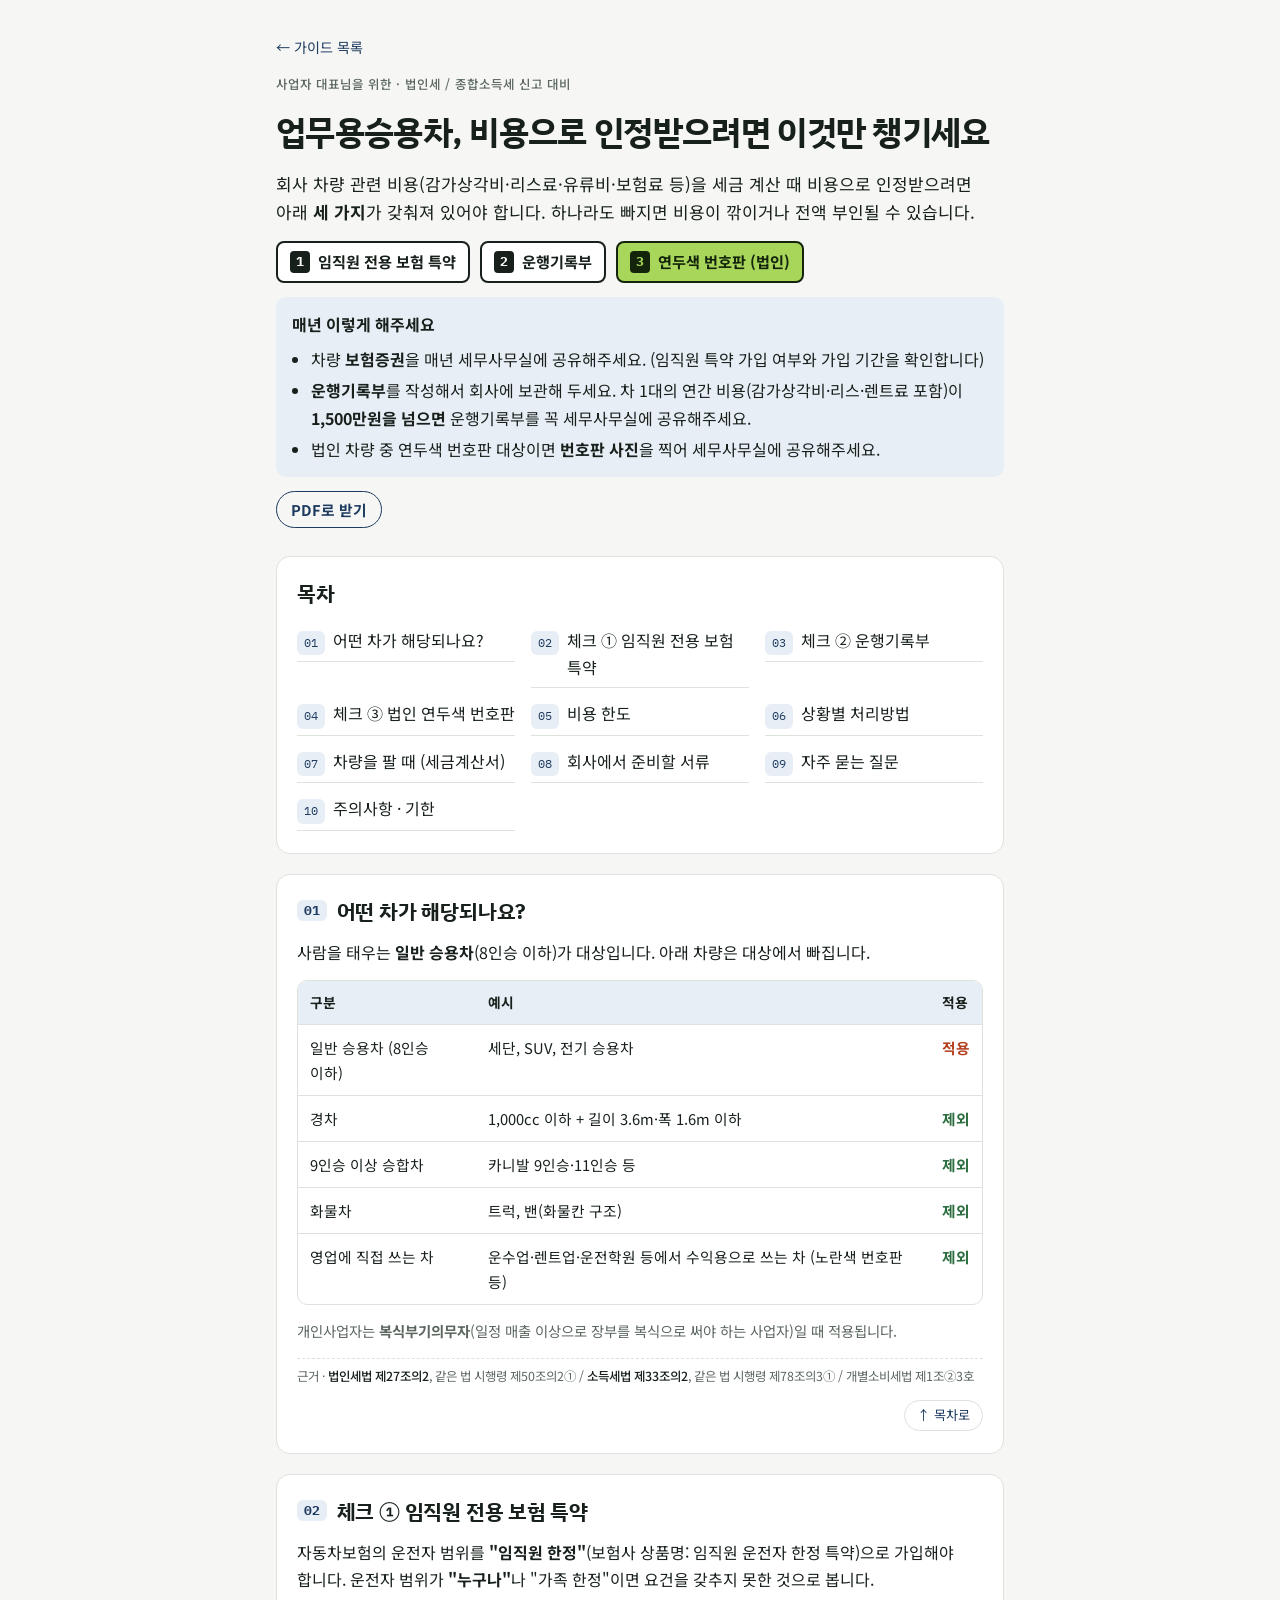
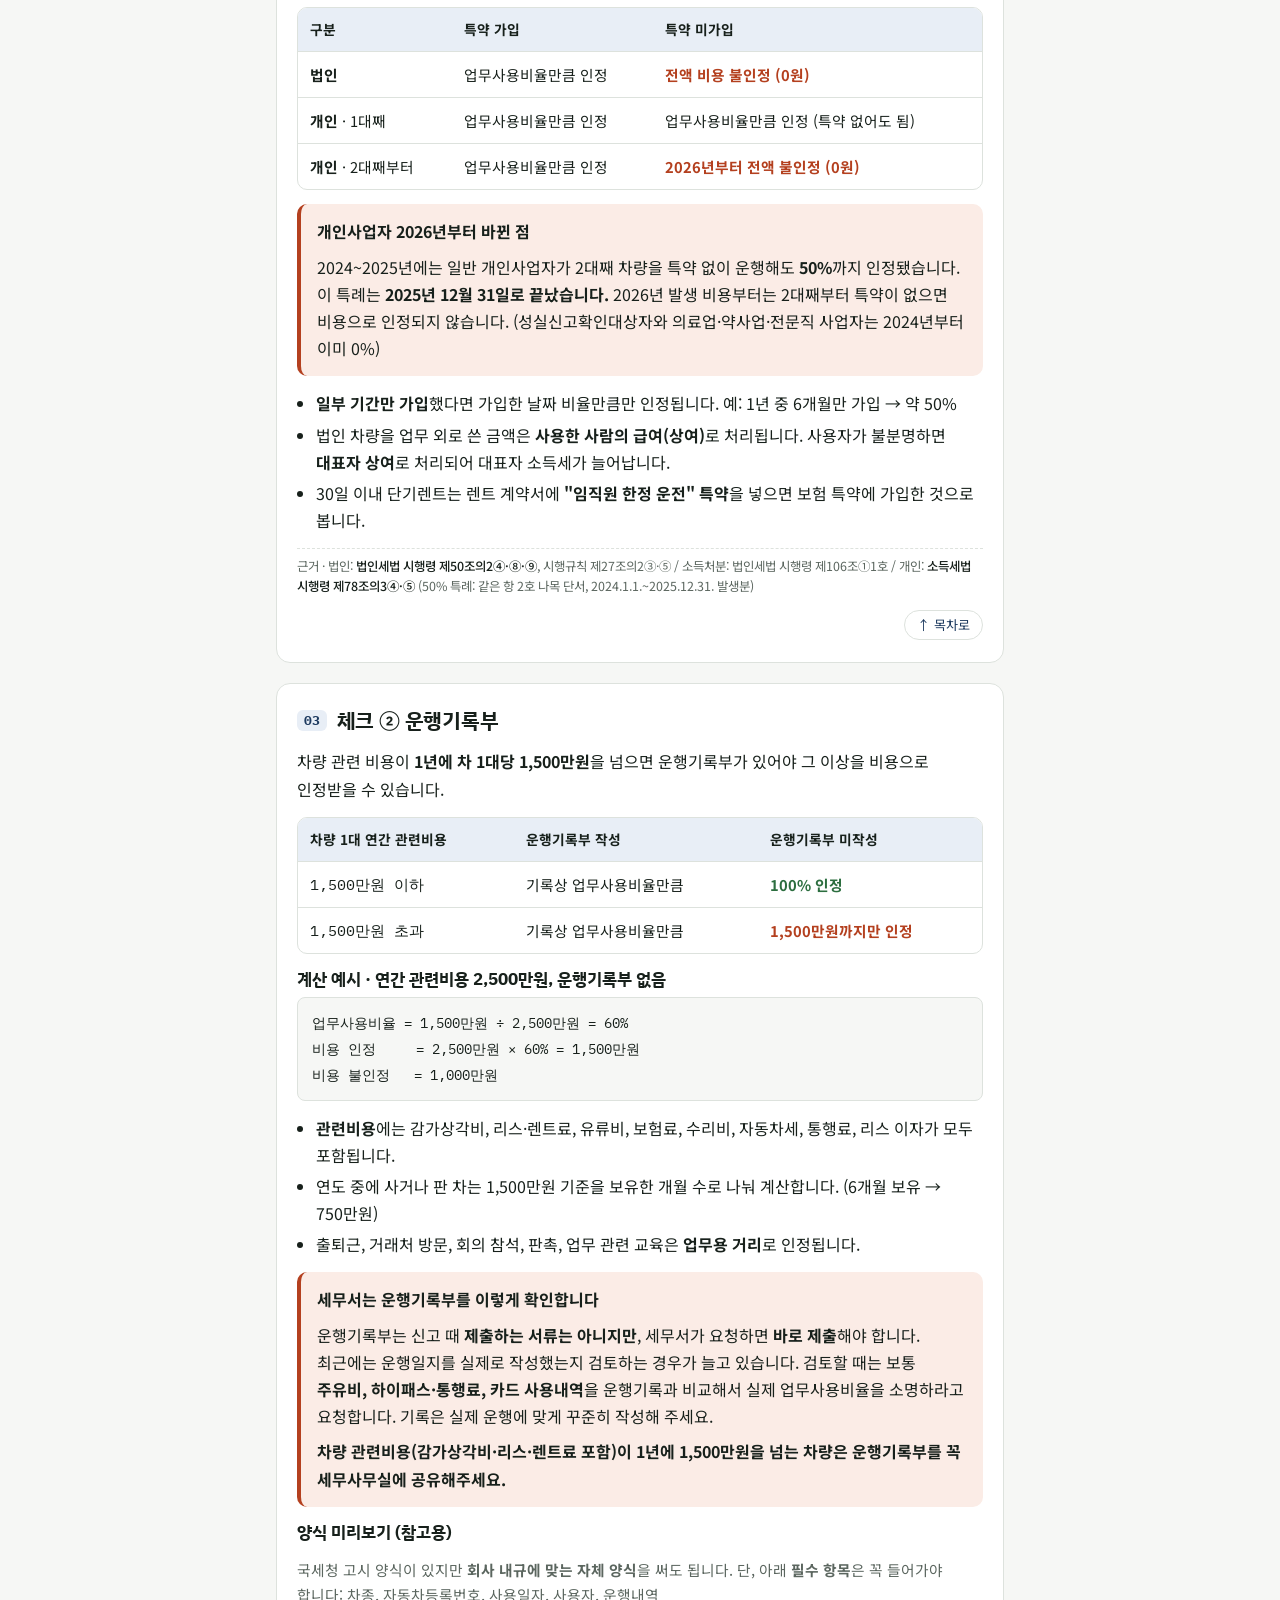
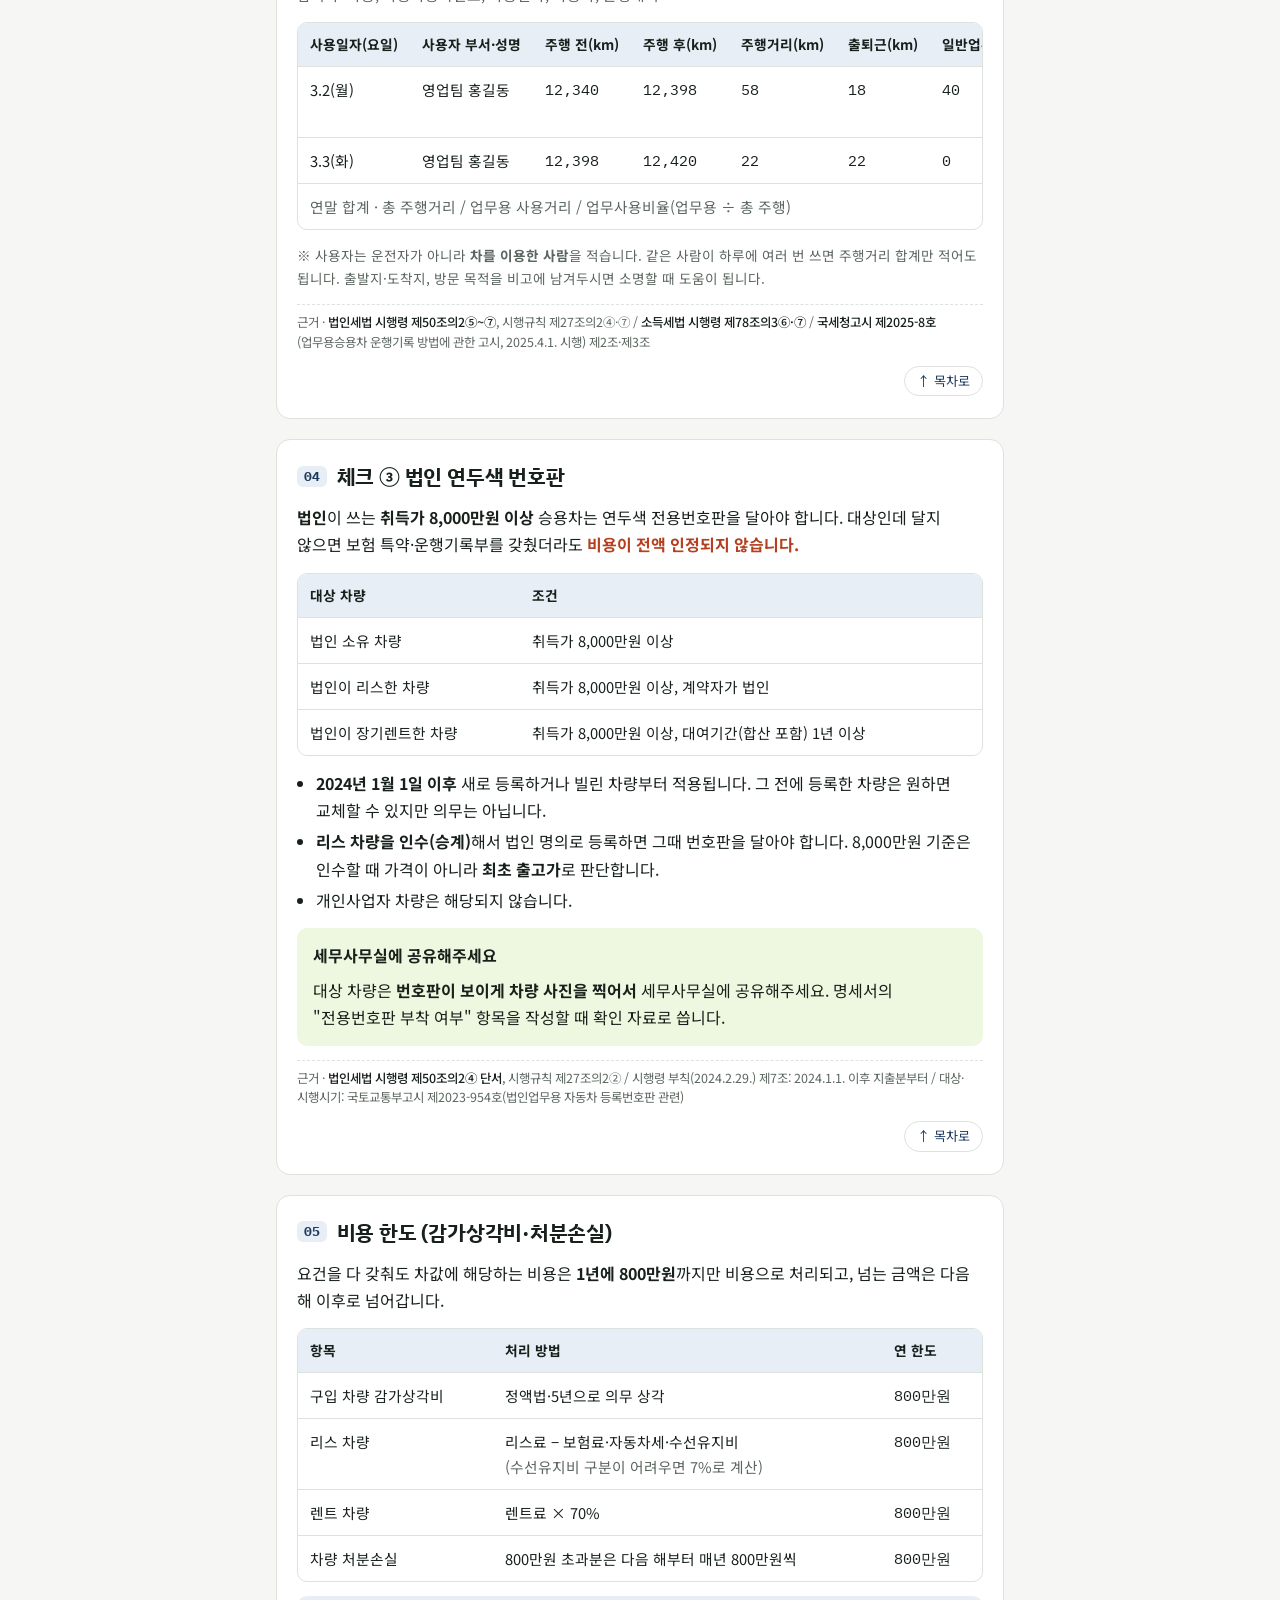
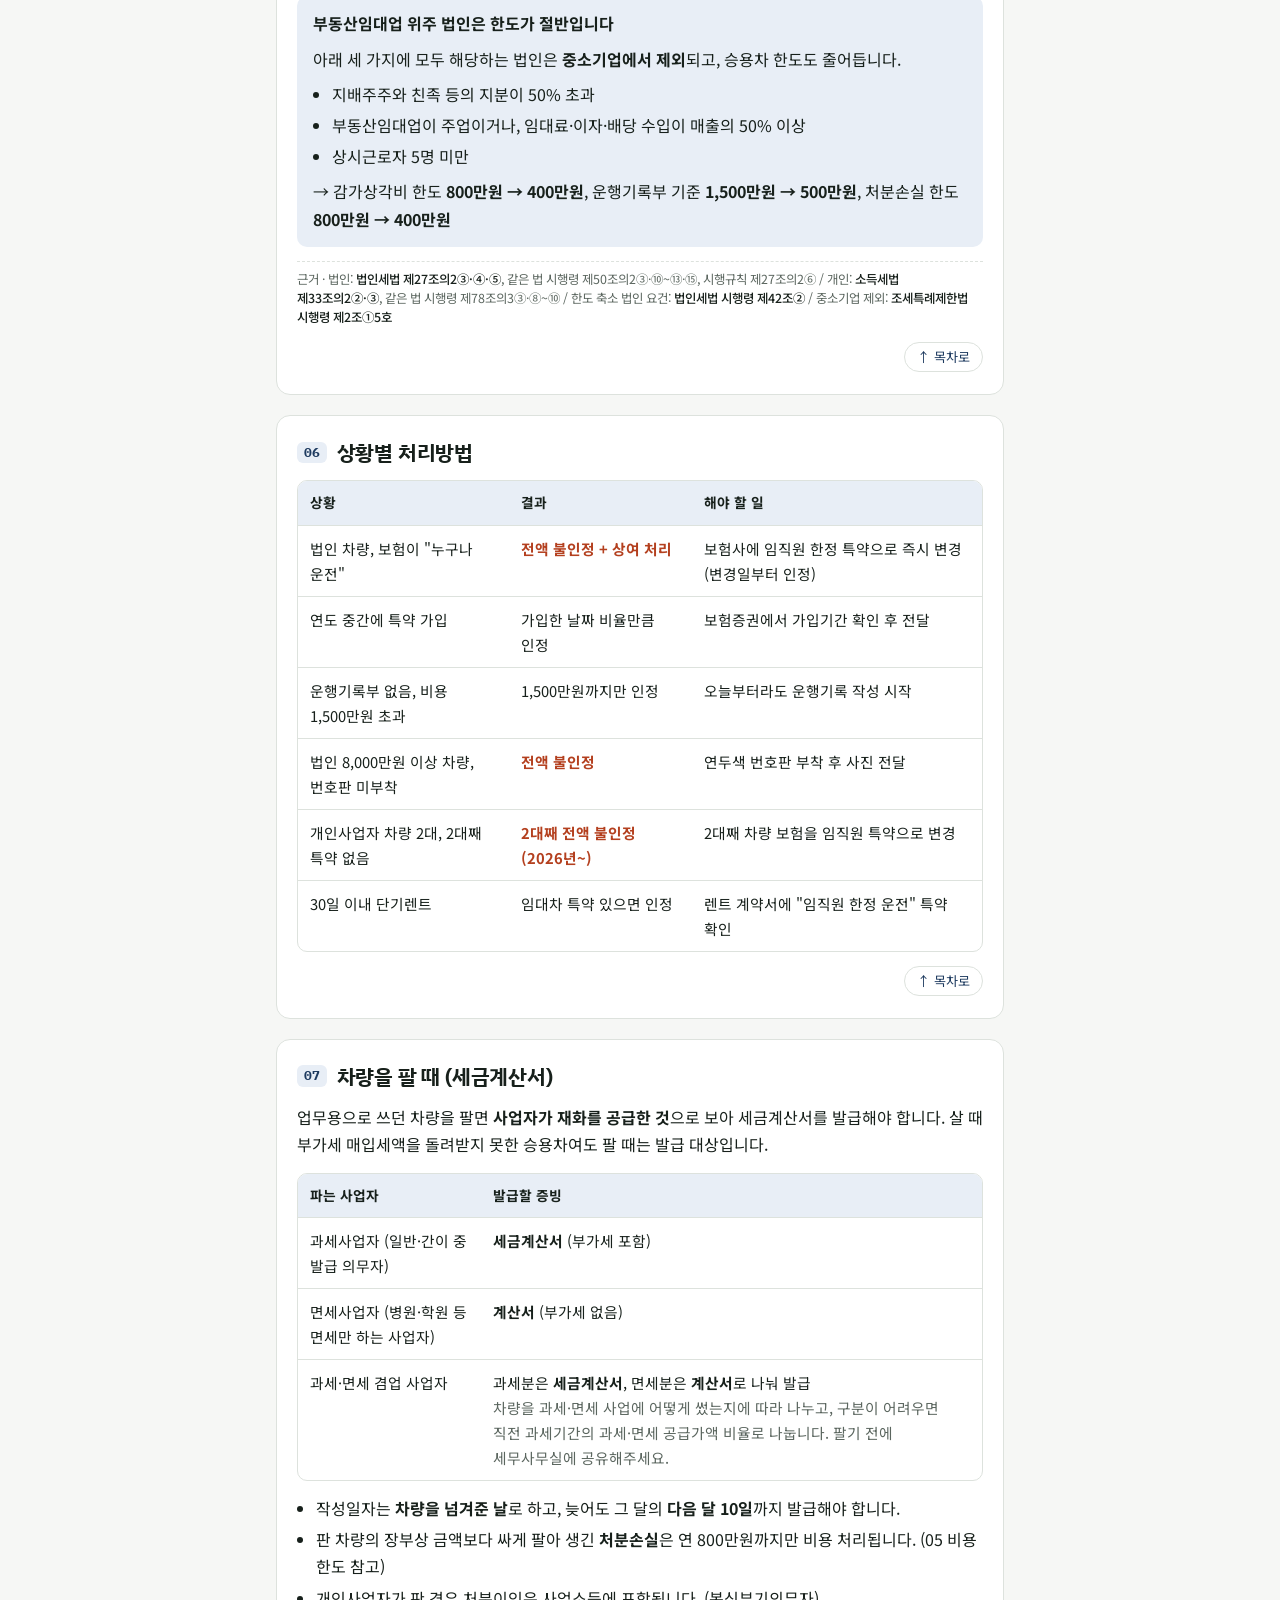
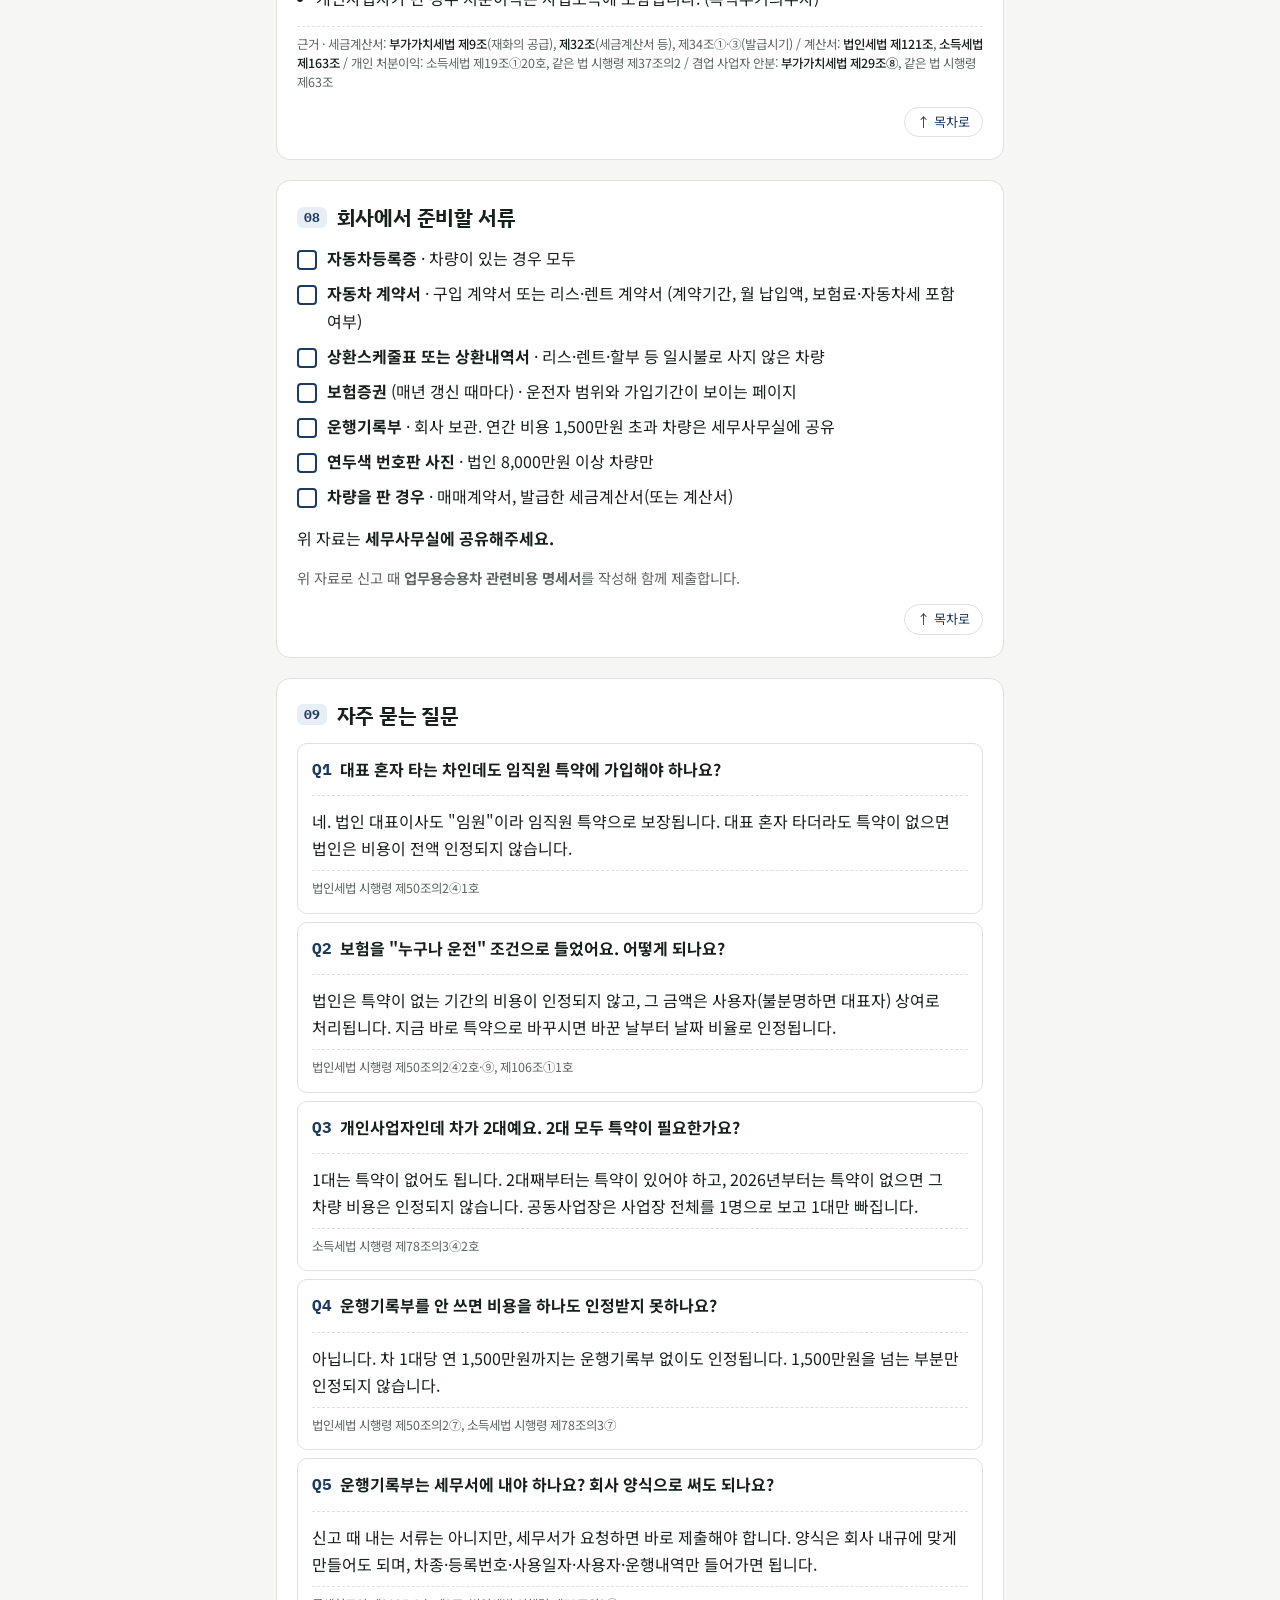
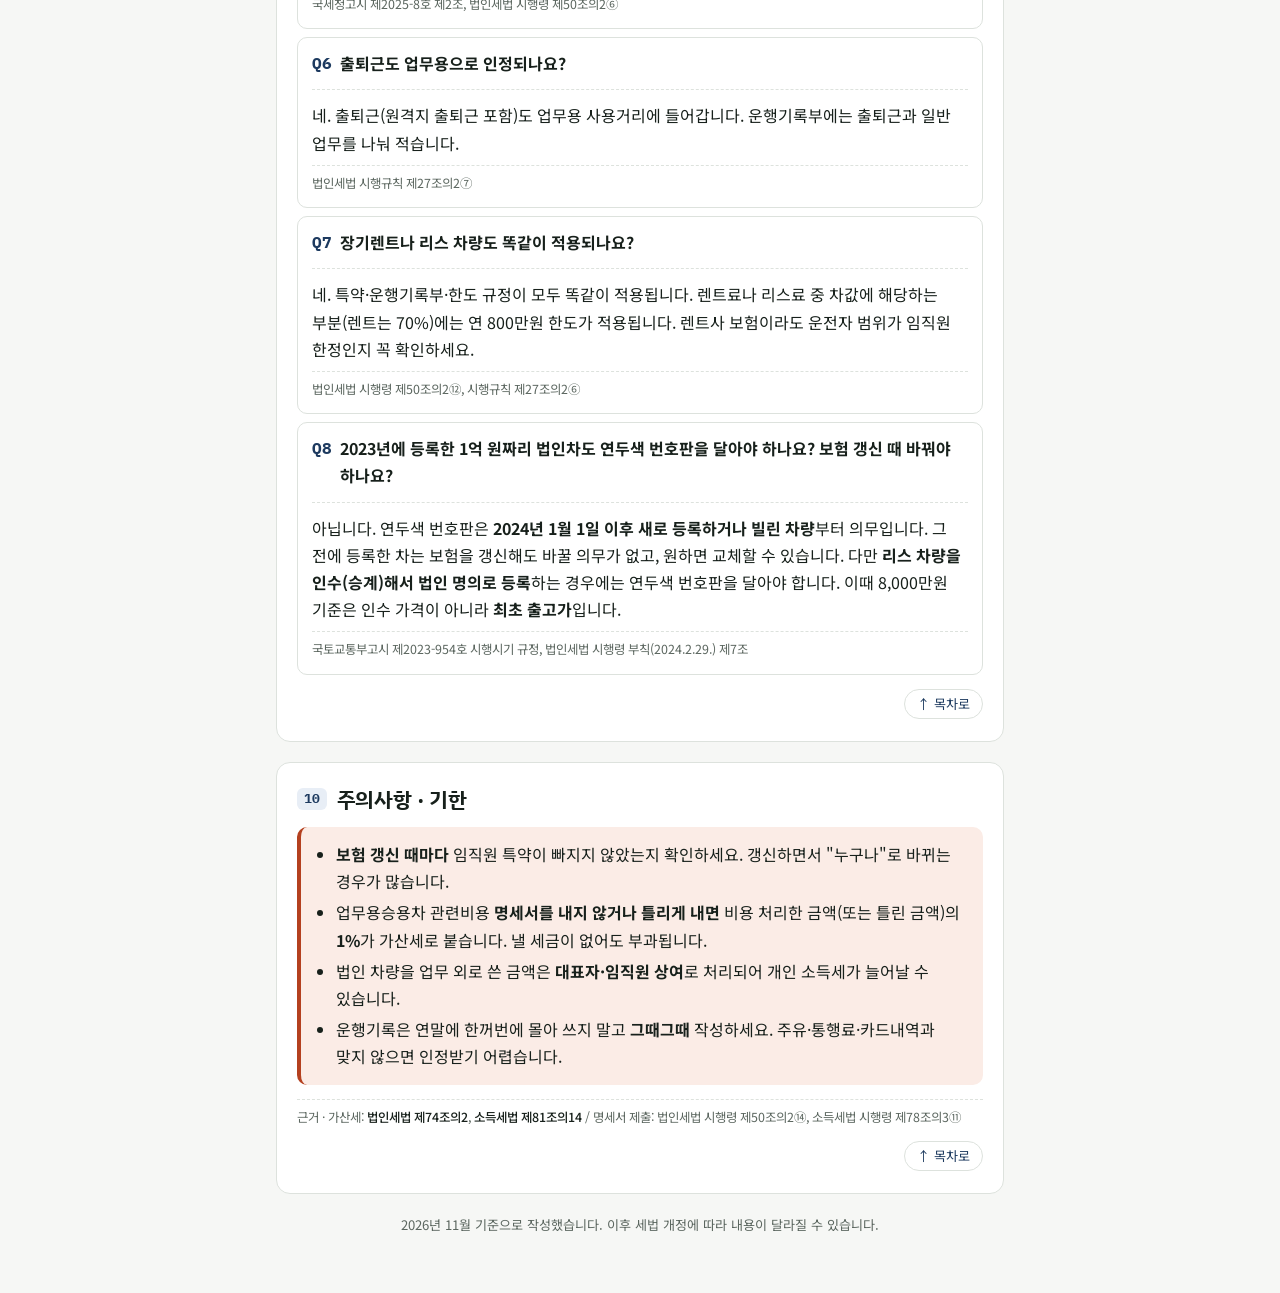
==== guides/business-car/index.html @ 7ad1944e "업무용승용차 비용처리 안내 가이드 추가 및 게시 지침(CLAUDE.md) 작성 Co-Authored-By: Claude Opus 5.5 <noreply@anthropic.com> " ====
<!doctype html>
<html lang="ko">
<head>
<meta charset="utf-8">
<meta name="viewport" content="width=device-width,initial-scale=1,viewport-fit=cover">
<meta name="description" content="업무용승용차 비용을 인정받기 위한 임직원 전용 보험 특약, 운행기록부, 법인 연두색 번호판, 비용 한도와 차량 처분 시 세금계산서를 정리한 안내입니다.">
<meta property="og:title" content="업무용승용차 비용처리 안내">
<meta property="og:description" content="임직원 특약·운행기록부·연두색 번호판·비용 한도와 자주 묻는 질문">
<meta property="og:type" content="article">
<title>업무용승용차 비용처리 안내</title>
<link rel="preconnect" href="https://fonts.googleapis.com">
<link rel="preconnect" href="https://fonts.gstatic.com" crossorigin>
<link rel="stylesheet" href="https://fonts.googleapis.com/css2?family=IBM+Plex+Sans+KR:wght@500;600;700&family=Noto+Sans+KR:wght@400;500;700;900&family=IBM+Plex+Mono:wght@500&display=swap">
<style>
/* Layout: 단일 칼럼 안내문. 3대 체크(특약·운행기록부·번호판)를 번호판 모양 칩으로 표시 */
:root{
  --bg:#f6f7f5; --paper:#ffffff; --ink:#17201b; --muted:#5b665f; --line:#dde2dd;
  --navy:#1d3a5f; --navy-soft:#e8eef6;
  --plate:#a8d65a; --plate-ink:#14240a; --plate-soft:#eef7df;
  --warn:#b4401f; --warn-soft:#fbece6;
  --ok:#2c6e3f;
  --f-body:"Noto Sans KR","Noto Sans CJK KR","Apple SD Gothic Neo","Malgun Gothic",sans-serif;
  --f-num:"IBM Plex Mono",ui-monospace,"Noto Sans Mono CJK KR",monospace;
}
@media (prefers-color-scheme: dark){:root:not([data-theme="light"]){
  --bg:#121614; --paper:#1a201d; --ink:#e7ece8; --muted:#9aa59e; --line:#2e3833;
  --navy:#9cc0ea; --navy-soft:#1c2a3a;
  --plate:#a8d65a; --plate-ink:#14240a; --plate-soft:#22301a;
  --warn:#f08b6a; --warn-soft:#3a221b; --ok:#7fc994; color-scheme:dark}}
:root[data-theme="dark"]{
  --bg:#121614; --paper:#1a201d; --ink:#e7ece8; --muted:#9aa59e; --line:#2e3833;
  --navy:#9cc0ea; --navy-soft:#1c2a3a;
  --plate:#a8d65a; --plate-ink:#14240a; --plate-soft:#22301a;
  --warn:#f08b6a; --warn-soft:#3a221b; --ok:#7fc994; color-scheme:dark}

*{box-sizing:border-box}
html,body{margin:0}
body{background:var(--bg);color:var(--ink);font-family:var(--f-body);font-size:16px;line-height:1.7;word-break:keep-all;overflow-wrap:break-word}
.wrap{max-width:760px;margin:0 auto;padding-block:28px 56px;padding-left:max(16px,env(safe-area-inset-left,0px));padding-right:max(16px,env(safe-area-inset-right,0px));display:flex;flex-direction:column;gap:20px}
h1,h2,h3{font-family:"IBM Plex Sans KR",var(--f-body);text-wrap:balance;line-height:1.35;margin:0}
h1{font-size:clamp(1.6rem,5vw,2.15rem);font-weight:900;letter-spacing:-.02em}
h2{font-size:1.3rem;font-weight:700;letter-spacing:-.01em;display:flex;align-items:center;gap:10px}
h3{font-size:1.05rem;font-weight:700}
p{margin:0}
ul,ol{margin:0;padding-left:1.2em}
li+li{margin-top:4px}
.sec{background:var(--paper);border:1px solid var(--line);border-radius:14px;padding:22px 20px;display:flex;flex-direction:column;gap:14px}
.no{font-family:var(--f-num);font-size:.8rem;color:var(--navy);background:var(--navy-soft);border-radius:6px;padding:2px 7px;flex:none}
.eyebrow{font-size:.78rem;letter-spacing:.08em;color:var(--muted);font-weight:500}
.lead{font-size:1.06rem}
.muted{color:var(--muted)}
.law{font-size:.78rem;color:var(--muted);border-top:1px dashed var(--line);padding-top:8px;line-height:1.55}
.law b{font-weight:500;color:var(--ink)}
.chk{color:var(--warn);font-size:.78em;font-weight:700;white-space:nowrap}
strong{font-weight:700}
.hl{background:linear-gradient(transparent 58%,var(--plate-soft) 58%)}

/* hero */
.hero{display:flex;flex-direction:column;gap:14px;padding-block:8px}
.plates{display:flex;flex-wrap:wrap;gap:10px}
.plate{display:inline-flex;align-items:center;gap:8px;border:2px solid var(--ink);border-radius:8px;padding:6px 12px;font-weight:700;background:var(--paper);font-size:.95rem}
.plate .n{font-family:var(--f-num);font-size:.8rem;background:var(--ink);color:var(--paper);border-radius:4px;padding:0 6px}
.plate.green{background:var(--plate);color:var(--plate-ink);border-color:var(--plate-ink)}
.plate.green .n{background:var(--plate-ink);color:var(--plate)}

/* boxes */
.box{border-radius:10px;padding:14px 16px;display:flex;flex-direction:column;gap:8px}
.box.warn{background:var(--warn-soft);border-left:4px solid var(--warn)}
.box.info{background:var(--navy-soft)}
.box.green{background:var(--plate-soft)}
.box-t{font-weight:700}

/* tables */
.tw{overflow-x:auto;-webkit-overflow-scrolling:touch;border:1px solid var(--line);border-radius:10px}
table{border-collapse:collapse;width:100%;font-size:.92rem;min-width:520px}
.tw.narrow table{min-width:0}
th,td{padding:10px 12px;border-bottom:1px solid var(--line);text-align:left;vertical-align:top}
th{background:var(--navy-soft);font-weight:700;font-size:.86rem;white-space:nowrap}
tr:last-child td{border-bottom:0}
td.num{font-family:var(--f-num);font-variant-numeric:tabular-nums;white-space:nowrap}
.bad{color:var(--warn);font-weight:700}
.good{color:var(--ok);font-weight:700}

/* steps */
.steps{list-style:none;padding:0;display:flex;flex-direction:column;gap:10px;counter-reset:s}
.steps li{display:grid;grid-template-columns:28px 1fr;gap:10px;margin:0}
.steps li::before{counter-increment:s;content:counter(s);font-family:var(--f-num);width:26px;height:26px;border-radius:50%;background:var(--navy);color:var(--paper);display:grid;place-items:center;font-size:.8rem}
.steps li>div{min-width:0}

/* calc */
.calc{font-family:var(--f-num);font-variant-numeric:tabular-nums;font-size:.9rem;background:var(--bg);border:1px solid var(--line);border-radius:8px;padding:12px 14px;line-height:1.8;overflow-x:auto;white-space:pre}

/* faq */
details{border:1px solid var(--line);border-radius:10px;padding:0 14px;background:var(--paper)}
details+details{margin-top:8px}
summary{cursor:pointer;padding:12px 0;font-weight:700;list-style:none;display:grid;grid-template-columns:auto 1fr;gap:8px}
summary::-webkit-details-marker{display:none}
summary .q{color:var(--navy);font-family:var(--f-num)}
details[open] summary{border-bottom:1px dashed var(--line)}
details .a{padding:12px 0 14px;display:flex;flex-direction:column;gap:8px}
summary:focus-visible{outline:2px solid var(--navy);outline-offset:3px;border-radius:4px}

.list-check{list-style:none;padding:0;display:flex;flex-direction:column;gap:8px}
.list-check li{display:grid;grid-template-columns:22px 1fr;gap:8px;margin:0}
.list-check li::before{content:"";width:16px;height:16px;border:2px solid var(--navy);border-radius:4px;margin-top:5px}

.toc{display:grid;grid-template-columns:repeat(auto-fit,minmax(200px,1fr));gap:6px 16px;list-style:none;padding:0;margin:0}
.toc li{margin:0}
.toc a{display:grid;grid-template-columns:auto 1fr;gap:8px;align-items:baseline;color:var(--ink);text-decoration:none;padding:6px 0;border-bottom:1px solid var(--line)}
.toc a:hover span:last-child{color:var(--navy);text-decoration:underline}
.toc .no{font-size:.75rem}
.back{align-self:flex-end;font-size:.82rem;color:var(--navy);text-decoration:none;border:1px solid var(--line);border-radius:999px;padding:3px 12px}
.back:hover{background:var(--navy-soft)}
a:focus-visible{outline:2px solid var(--navy);outline-offset:2px}
html{scroll-behavior:smooth}
@media (prefers-reduced-motion:reduce){html{scroll-behavior:auto}}
.sec{scroll-margin-top:16px}
.tolist{font-size:.88rem;color:var(--navy);text-decoration:none;align-self:flex-start}
.tolist:hover{text-decoration:underline}
.dl{display:inline-flex;align-items:center;gap:6px;align-self:flex-start;font-weight:700;font-size:.92rem;color:var(--navy);border:1px solid var(--navy);border-radius:999px;padding:5px 14px;text-decoration:none}
.dl:hover{background:var(--navy-soft)}
.foot{font-size:.82rem;color:var(--muted);text-align:center}

/* print / PDF */
@media print{
  .tolist,.dl{display:none}
  body{background:#fff;font-size:10.5pt}
  .wrap{max-width:none;padding:0;gap:12px}
  .sec{break-inside:auto;border-color:#ccc}
  .box,tr,.calc,details{break-inside:avoid}
  h2{break-after:avoid}
  .tw{overflow:visible}
  table{min-width:0}
  .back{display:none}
}
</style>
</head>
<body>
<div class="wrap">

<header class="hero">
  <a class="tolist" href="../../">← 가이드 목록</a>
  <div class="eyebrow">사업자 대표님을 위한 · 법인세 / 종합소득세 신고 대비</div>
  <h1>업무용승용차, 비용으로 인정받으려면 이것만 챙기세요</h1>
  <p class="lead">회사 차량 관련 비용(감가상각비·리스료·유류비·보험료 등)을 세금 계산 때 비용으로 인정받으려면 아래 <strong>세 가지</strong>가 갖춰져 있어야 합니다. 하나라도 빠지면 비용이 깎이거나 전액 부인될 수 있습니다.</p>
  <div class="plates" aria-label="세 가지 체크사항">
    <span class="plate"><span class="n">1</span>임직원 전용 보험 특약</span>
    <span class="plate"><span class="n">2</span>운행기록부</span>
    <span class="plate green"><span class="n">3</span>연두색 번호판 (법인)</span>
  </div>
  <div class="box info">
    <div class="box-t">매년 이렇게 해주세요</div>
    <ul>
      <li>차량 <strong>보험증권</strong>을 매년 세무사무실에 공유해주세요. (임직원 특약 가입 여부와 가입 기간을 확인합니다)</li>
      <li><strong>운행기록부</strong>를 작성해서 회사에 보관해 두세요. 차 1대의 연간 비용(감가상각비·리스·렌트료 포함)이 <strong>1,500만원을 넘으면</strong> 운행기록부를 꼭 세무사무실에 공유해주세요.</li>
      <li>법인 차량 중 연두색 번호판 대상이면 <strong>번호판 사진</strong>을 찍어 세무사무실에 공유해주세요.</li>
    </ul>
  </div>
  <a class="dl" href="업무용승용차_비용처리_안내_2026.11.pdf" download>PDF로 받기</a>
</header>

<nav class="sec" id="toc" aria-label="목차">
  <h2>목차</h2>
  <ol class="toc">
    <li><a href="#target"><span class="no">01</span><span>어떤 차가 해당되나요?</span></a></li>
    <li><a href="#insurance"><span class="no">02</span><span>체크 ① 임직원 전용 보험 특약</span></a></li>
    <li><a href="#logbook"><span class="no">03</span><span>체크 ② 운행기록부</span></a></li>
    <li><a href="#plate"><span class="no">04</span><span>체크 ③ 법인 연두색 번호판</span></a></li>
    <li><a href="#limit"><span class="no">05</span><span>비용 한도</span></a></li>
    <li><a href="#cases"><span class="no">06</span><span>상황별 처리방법</span></a></li>
    <li><a href="#sale"><span class="no">07</span><span>차량을 팔 때 (세금계산서)</span></a></li>
    <li><a href="#docs"><span class="no">08</span><span>회사에서 준비할 서류</span></a></li>
    <li><a href="#faq"><span class="no">09</span><span>자주 묻는 질문</span></a></li>
    <li><a href="#caution"><span class="no">10</span><span>주의사항 · 기한</span></a></li>
  </ol>
</nav>

<!-- 1 -->
<section class="sec" id="target">
  <h2><span class="no">01</span>어떤 차가 해당되나요?</h2>
  <p>사람을 태우는 <strong>일반 승용차</strong>(8인승 이하)가 대상입니다. 아래 차량은 대상에서 빠집니다.</p>
  <div class="tw">
    <table>
      <thead><tr><th>구분</th><th>예시</th><th>적용</th></tr></thead>
      <tbody>
        <tr><td>일반 승용차 (8인승 이하)</td><td>세단, SUV, 전기 승용차</td><td class="bad">적용</td></tr>
        <tr><td>경차</td><td>1,000cc 이하 + 길이 3.6m·폭 1.6m 이하</td><td class="good">제외</td></tr>
        <tr><td>9인승 이상 승합차</td><td>카니발 9인승·11인승 등</td><td class="good">제외</td></tr>
        <tr><td>화물차</td><td>트럭, 밴(화물칸 구조)</td><td class="good">제외</td></tr>
        <tr><td>영업에 직접 쓰는 차</td><td>운수업·렌트업·운전학원 등에서 수익용으로 쓰는 차 (노란색 번호판 등)</td><td class="good">제외</td></tr>
      </tbody>
    </table>
  </div>
  <p class="muted" style="font-size:.9rem">개인사업자는 <strong>복식부기의무자</strong>(일정 매출 이상으로 장부를 복식으로 써야 하는 사업자)일 때 적용됩니다.</p>
  <p class="law">근거 · <b>법인세법 제27조의2</b>, 같은 법 시행령 제50조의2① / <b>소득세법 제33조의2</b>, 같은 법 시행령 제78조의3① / 개별소비세법 제1조②3호</p>
  <a class="back" href="#toc">↑ 목차로</a>
</section>

<!-- 2 -->
<section class="sec" id="insurance">
  <h2><span class="no">02</span>체크 ① 임직원 전용 보험 특약</h2>
  <p>자동차보험의 운전자 범위를 <strong>"임직원 한정"</strong>(보험사 상품명: 임직원 운전자 한정 특약)으로 가입해야 합니다. 운전자 범위가 <strong>"누구나"</strong>나 "가족 한정"이면 요건을 갖추지 못한 것으로 봅니다.</p>
  <div class="tw">
    <table>
      <thead><tr><th>구분</th><th>특약 가입</th><th>특약 미가입</th></tr></thead>
      <tbody>
        <tr><td><strong>법인</strong></td><td>업무사용비율만큼 인정</td><td class="bad">전액 비용 불인정 (0원)</td></tr>
        <tr><td><strong>개인</strong> · 1대째</td><td>업무사용비율만큼 인정</td><td>업무사용비율만큼 인정 (특약 없어도 됨)</td></tr>
        <tr><td><strong>개인</strong> · 2대째부터</td><td>업무사용비율만큼 인정</td><td class="bad">2026년부터 전액 불인정 (0원)</td></tr>
      </tbody>
    </table>
  </div>
  <div class="box warn">
    <div class="box-t">개인사업자 2026년부터 바뀐 점</div>
    <p>2024~2025년에는 일반 개인사업자가 2대째 차량을 특약 없이 운행해도 <strong>50%</strong>까지 인정됐습니다. 이 특례는 <strong>2025년 12월 31일로 끝났습니다.</strong> 2026년 발생 비용부터는 2대째부터 특약이 없으면 비용으로 인정되지 않습니다. (성실신고확인대상자와 의료업·약사업·전문직 사업자는 2024년부터 이미 0%)</p>
  </div>
  <ul>
    <li><strong>일부 기간만 가입</strong>했다면 가입한 날짜 비율만큼만 인정됩니다. 예: 1년 중 6개월만 가입 → 약 50%</li>
    <li>법인 차량을 업무 외로 쓴 금액은 <strong>사용한 사람의 급여(상여)</strong>로 처리됩니다. 사용자가 불분명하면 <strong>대표자 상여</strong>로 처리되어 대표자 소득세가 늘어납니다.</li>
    <li>30일 이내 단기렌트는 렌트 계약서에 <strong>"임직원 한정 운전" 특약</strong>을 넣으면 보험 특약에 가입한 것으로 봅니다.</li>
  </ul>
  <p class="law">근거 · 법인: <b>법인세법 시행령 제50조의2④·⑧·⑨</b>, 시행규칙 제27조의2③·⑤ / 소득처분: 법인세법 시행령 제106조①1호 / 개인: <b>소득세법 시행령 제78조의3④·⑤</b> (50% 특례: 같은 항 2호 나목 단서, 2024.1.1.~2025.12.31. 발생분)</p>
  <a class="back" href="#toc">↑ 목차로</a>
</section>

<!-- 3 -->
<section class="sec" id="logbook">
  <h2><span class="no">03</span>체크 ② 운행기록부</h2>
  <p>차량 관련 비용이 <strong>1년에 차 1대당 1,500만원</strong>을 넘으면 운행기록부가 있어야 그 이상을 비용으로 인정받을 수 있습니다.</p>
  <div class="tw">
    <table>
      <thead><tr><th>차량 1대 연간 관련비용</th><th>운행기록부 작성</th><th>운행기록부 미작성</th></tr></thead>
      <tbody>
        <tr><td class="num">1,500만원 이하</td><td>기록상 업무사용비율만큼</td><td class="good">100% 인정</td></tr>
        <tr><td class="num">1,500만원 초과</td><td>기록상 업무사용비율만큼</td><td class="bad">1,500만원까지만 인정</td></tr>
      </tbody>
    </table>
  </div>
  <div>
    <h3 style="margin-bottom:6px">계산 예시 · 연간 관련비용 2,500만원, 운행기록부 없음</h3>
    <div class="calc">업무사용비율 = 1,500만원 ÷ 2,500만원 = 60%
비용 인정     = 2,500만원 × 60% = 1,500만원
비용 불인정   = 1,000만원</div>
  </div>
  <ul>
    <li><strong>관련비용</strong>에는 감가상각비, 리스·렌트료, 유류비, 보험료, 수리비, 자동차세, 통행료, 리스 이자가 모두 포함됩니다.</li>
    <li>연도 중에 사거나 판 차는 1,500만원 기준을 보유한 개월 수로 나눠 계산합니다. (6개월 보유 → 750만원)</li>
    <li>출퇴근, 거래처 방문, 회의 참석, 판촉, 업무 관련 교육은 <strong>업무용 거리</strong>로 인정됩니다.</li>
  </ul>

  <div class="box warn">
    <div class="box-t">세무서는 운행기록부를 이렇게 확인합니다</div>
    <p>운행기록부는 신고 때 <strong>제출하는 서류는 아니지만</strong>, 세무서가 요청하면 <strong>바로 제출</strong>해야 합니다. 최근에는 운행일지를 실제로 작성했는지 검토하는 경우가 늘고 있습니다. 검토할 때는 보통 <strong>주유비, 하이패스·통행료, 카드 사용내역</strong>을 운행기록과 비교해서 실제 업무사용비율을 소명하라고 요청합니다. 기록은 실제 운행에 맞게 꾸준히 작성해 주세요.</p>
    <p><strong>차량 관련비용(감가상각비·리스·렌트료 포함)이 1년에 1,500만원을 넘는 차량은 운행기록부를 꼭 세무사무실에 공유해주세요.</strong></p>
  </div>

  <h3>양식 미리보기 (참고용)</h3>
  <p class="muted" style="font-size:.92rem">국세청 고시 양식이 있지만 <strong>회사 내규에 맞는 자체 양식</strong>을 써도 됩니다. 단, 아래 <strong>필수 항목</strong>은 꼭 들어가야 합니다: 차종, 자동차등록번호, 사용일자, 사용자, 운행내역</p>
  <div class="tw">
    <table>
      <thead>
        <tr><th>사용일자(요일)</th><th>사용자 부서·성명</th><th>주행 전(km)</th><th>주행 후(km)</th><th>주행거리(km)</th><th>출퇴근(km)</th><th>일반업무(km)</th><th>비고</th></tr>
      </thead>
      <tbody>
        <tr><td>3.2(월)</td><td>영업팀 홍길동</td><td class="num">12,340</td><td class="num">12,398</td><td class="num">58</td><td class="num">18</td><td class="num">40</td><td>OO거래처 방문</td></tr>
        <tr><td>3.3(화)</td><td>영업팀 홍길동</td><td class="num">12,398</td><td class="num">12,420</td><td class="num">22</td><td class="num">22</td><td class="num">0</td><td>출퇴근</td></tr>
        <tr><td colspan="8" class="muted">연말 합계 · 총 주행거리 / 업무용 사용거리 / 업무사용비율(업무용 ÷ 총 주행)</td></tr>
      </tbody>
    </table>
  </div>
  <p class="muted" style="font-size:.85rem">※ 사용자는 운전자가 아니라 <strong>차를 이용한 사람</strong>을 적습니다. 같은 사람이 하루에 여러 번 쓰면 주행거리 합계만 적어도 됩니다. 출발지·도착지, 방문 목적을 비고에 남겨두시면 소명할 때 도움이 됩니다.</p>
  <p class="law">근거 · <b>법인세법 시행령 제50조의2⑤~⑦</b>, 시행규칙 제27조의2④·⑦ / <b>소득세법 시행령 제78조의3⑥·⑦</b> / <b>국세청고시 제2025-8호</b>(업무용승용차 운행기록 방법에 관한 고시, 2025.4.1. 시행) 제2조·제3조</p>
  <a class="back" href="#toc">↑ 목차로</a>
</section>

<!-- 4 -->
<section class="sec" id="plate">
  <h2><span class="no">04</span>체크 ③ 법인 연두색 번호판</h2>
  <p><strong>법인</strong>이 쓰는 <strong>취득가 8,000만원 이상</strong> 승용차는 연두색 전용번호판을 달아야 합니다. 대상인데 달지 않으면 보험 특약·운행기록부를 갖췄더라도 <strong class="bad">비용이 전액 인정되지 않습니다.</strong></p>
  <div class="tw">
    <table>
      <thead><tr><th>대상 차량</th><th>조건</th></tr></thead>
      <tbody>
        <tr><td>법인 소유 차량</td><td>취득가 8,000만원 이상</td></tr>
        <tr><td>법인이 리스한 차량</td><td>취득가 8,000만원 이상, 계약자가 법인</td></tr>
        <tr><td>법인이 장기렌트한 차량</td><td>취득가 8,000만원 이상, 대여기간(합산 포함) 1년 이상</td></tr>
      </tbody>
    </table>
  </div>
  <ul>
    <li><strong>2024년 1월 1일 이후</strong> 새로 등록하거나 빌린 차량부터 적용됩니다. 그 전에 등록한 차량은 원하면 교체할 수 있지만 의무는 아닙니다.</li>
    <li><strong>리스 차량을 인수(승계)</strong>해서 법인 명의로 등록하면 그때 번호판을 달아야 합니다. 8,000만원 기준은 인수할 때 가격이 아니라 <strong>최초 출고가</strong>로 판단합니다.</li>
    <li>개인사업자 차량은 해당되지 않습니다.</li>
  </ul>
  <div class="box green">
    <div class="box-t">세무사무실에 공유해주세요</div>
    <p>대상 차량은 <strong>번호판이 보이게 차량 사진을 찍어서</strong> 세무사무실에 공유해주세요. 명세서의 "전용번호판 부착 여부" 항목을 작성할 때 확인 자료로 씁니다.</p>
  </div>
  <p class="law">근거 · <b>법인세법 시행령 제50조의2④ 단서</b>, 시행규칙 제27조의2② / 시행령 부칙(2024.2.29.) 제7조: 2024.1.1. 이후 지출분부터 / 대상·시행시기: 국토교통부고시 제2023-954호(법인업무용 자동차 등록번호판 관련)</p>
  <a class="back" href="#toc">↑ 목차로</a>
</section>

<!-- 5 -->
<section class="sec" id="limit">
  <h2><span class="no">05</span>비용 한도 (감가상각비·처분손실)</h2>
  <p>요건을 다 갖춰도 차값에 해당하는 비용은 <strong>1년에 800만원</strong>까지만 비용으로 처리되고, 넘는 금액은 다음 해 이후로 넘어갑니다.</p>
  <div class="tw">
    <table>
      <thead><tr><th>항목</th><th>처리 방법</th><th>연 한도</th></tr></thead>
      <tbody>
        <tr><td>구입 차량 감가상각비</td><td>정액법·5년으로 의무 상각</td><td class="num">800만원</td></tr>
        <tr><td>리스 차량</td><td>리스료 − 보험료·자동차세·수선유지비<br><span class="muted">(수선유지비 구분이 어려우면 7%로 계산)</span></td><td class="num">800만원</td></tr>
        <tr><td>렌트 차량</td><td>렌트료 × 70%</td><td class="num">800만원</td></tr>
        <tr><td>차량 처분손실</td><td>800만원 초과분은 다음 해부터 매년 800만원씩</td><td class="num">800만원</td></tr>
      </tbody>
    </table>
  </div>
  <div class="box info">
    <div class="box-t">부동산임대업 위주 법인은 한도가 절반입니다</div>
    <p>아래 세 가지에 모두 해당하는 법인은 <strong>중소기업에서 제외</strong>되고, 승용차 한도도 줄어듭니다.</p>
    <ul>
      <li>지배주주와 친족 등의 지분이 50% 초과</li>
      <li>부동산임대업이 주업이거나, 임대료·이자·배당 수입이 매출의 50% 이상</li>
      <li>상시근로자 5명 미만</li>
    </ul>
    <p>→ 감가상각비 한도 <strong>800만원 → 400만원</strong>, 운행기록부 기준 <strong>1,500만원 → 500만원</strong>, 처분손실 한도 <strong>800만원 → 400만원</strong></p>
  </div>
  <p class="law">근거 · 법인: <b>법인세법 제27조의2③·④·⑤</b>, 같은 법 시행령 제50조의2③·⑩~⑬·⑮, 시행규칙 제27조의2⑥ / 개인: <b>소득세법 제33조의2②·③</b>, 같은 법 시행령 제78조의3③·⑧~⑩ / 한도 축소 법인 요건: <b>법인세법 시행령 제42조②</b> / 중소기업 제외: <b>조세특례제한법 시행령 제2조①5호</b></p>
  <a class="back" href="#toc">↑ 목차로</a>
</section>

<!-- 6 -->
<section class="sec" id="cases">
  <h2><span class="no">06</span>상황별 처리방법</h2>
  <div class="tw">
    <table>
      <thead><tr><th>상황</th><th>결과</th><th>해야 할 일</th></tr></thead>
      <tbody>
        <tr><td>법인 차량, 보험이 "누구나 운전"</td><td class="bad">전액 불인정 + 상여 처리</td><td>보험사에 임직원 한정 특약으로 즉시 변경 (변경일부터 인정)</td></tr>
        <tr><td>연도 중간에 특약 가입</td><td>가입한 날짜 비율만큼 인정</td><td>보험증권에서 가입기간 확인 후 전달</td></tr>
        <tr><td>운행기록부 없음, 비용 1,500만원 초과</td><td>1,500만원까지만 인정</td><td>오늘부터라도 운행기록 작성 시작</td></tr>
        <tr><td>법인 8,000만원 이상 차량, 번호판 미부착</td><td class="bad">전액 불인정</td><td>연두색 번호판 부착 후 사진 전달</td></tr>
        <tr><td>개인사업자 차량 2대, 2대째 특약 없음</td><td class="bad">2대째 전액 불인정 (2026년~)</td><td>2대째 차량 보험을 임직원 특약으로 변경</td></tr>
        <tr><td>30일 이내 단기렌트</td><td>임대차 특약 있으면 인정</td><td>렌트 계약서에 "임직원 한정 운전" 특약 확인</td></tr>
      </tbody>
    </table>
  </div>
  <a class="back" href="#toc">↑ 목차로</a>
</section>

<!-- 7 -->
<section class="sec" id="sale">
  <h2><span class="no">07</span>차량을 팔 때 (세금계산서)</h2>
  <p>업무용으로 쓰던 차량을 팔면 <strong>사업자가 재화를 공급한 것</strong>으로 보아 세금계산서를 발급해야 합니다. 살 때 부가세 매입세액을 돌려받지 못한 승용차여도 팔 때는 발급 대상입니다.</p>
  <div class="tw narrow">
    <table>
      <thead><tr><th>파는 사업자</th><th>발급할 증빙</th></tr></thead>
      <tbody>
        <tr><td>과세사업자 (일반·간이 중 발급 의무자)</td><td><strong>세금계산서</strong> (부가세 포함)</td></tr>
        <tr><td>면세사업자 (병원·학원 등 면세만 하는 사업자)</td><td><strong>계산서</strong> (부가세 없음)</td></tr>
        <tr><td>과세·면세 겸업 사업자</td><td>과세분은 <strong>세금계산서</strong>, 면세분은 <strong>계산서</strong>로 나눠 발급<br><span class="muted">차량을 과세·면세 사업에 어떻게 썼는지에 따라 나누고, 구분이 어려우면 직전 과세기간의 과세·면세 공급가액 비율로 나눕니다. 팔기 전에 세무사무실에 공유해주세요.</span></td></tr>
      </tbody>
    </table>
  </div>
  <ul>
    <li>작성일자는 <strong>차량을 넘겨준 날</strong>로 하고, 늦어도 그 달의 <strong>다음 달 10일</strong>까지 발급해야 합니다.</li>
    <li>판 차량의 장부상 금액보다 싸게 팔아 생긴 <strong>처분손실</strong>은 연 800만원까지만 비용 처리됩니다. (05 비용 한도 참고)</li>
    <li>개인사업자가 판 경우 처분이익은 사업소득에 포함됩니다. (복식부기의무자)</li>
  </ul>
  <p class="law">근거 · 세금계산서: <b>부가가치세법 제9조</b>(재화의 공급), <b>제32조</b>(세금계산서 등), 제34조①·③(발급시기) / 계산서: <b>법인세법 제121조</b>, <b>소득세법 제163조</b> / 개인 처분이익: 소득세법 제19조①20호, 같은 법 시행령 제37조의2 / 겸업 사업자 안분: <b>부가가치세법 제29조⑧</b>, 같은 법 시행령 제63조</p>
  <a class="back" href="#toc">↑ 목차로</a>
</section>

<section class="sec" id="docs">
  <h2><span class="no">08</span>회사에서 준비할 서류</h2>
  <ul class="list-check">
    <li><div><strong>자동차등록증</strong> · 차량이 있는 경우 모두</div></li>
    <li><div><strong>자동차 계약서</strong> · 구입 계약서 또는 리스·렌트 계약서 (계약기간, 월 납입액, 보험료·자동차세 포함 여부)</div></li>
    <li><div><strong>상환스케줄표 또는 상환내역서</strong> · 리스·렌트·할부 등 일시불로 사지 않은 차량</div></li>
    <li><div><strong>보험증권</strong> (매년 갱신 때마다) · 운전자 범위와 가입기간이 보이는 페이지</div></li>
    <li><div><strong>운행기록부</strong> · 회사 보관. 연간 비용 1,500만원 초과 차량은 세무사무실에 공유</div></li>
    <li><div><strong>연두색 번호판 사진</strong> · 법인 8,000만원 이상 차량만</div></li>
    <li><div><strong>차량을 판 경우</strong> · 매매계약서, 발급한 세금계산서(또는 계산서)</div></li>
  </ul>
  <p>위 자료는 <strong>세무사무실에 공유해주세요.</strong></p>
  <p class="muted" style="font-size:.9rem">위 자료로 신고 때 <strong>업무용승용차 관련비용 명세서</strong>를 작성해 함께 제출합니다.</p>
  <a class="back" href="#toc">↑ 목차로</a>
</section>

<!-- 8 FAQ -->
<section class="sec" id="faq">
  <h2><span class="no">09</span>자주 묻는 질문</h2>
  <div>
    <details open>
      <summary><span class="q">Q1</span><span>대표 혼자 타는 차인데도 임직원 특약에 가입해야 하나요?</span></summary>
      <div class="a"><p>네. 법인 대표이사도 "임원"이라 임직원 특약으로 보장됩니다. 대표 혼자 타더라도 특약이 없으면 법인은 비용이 전액 인정되지 않습니다.</p><p class="law">법인세법 시행령 제50조의2④1호</p></div>
    </details>
    <details open>
      <summary><span class="q">Q2</span><span>보험을 "누구나 운전" 조건으로 들었어요. 어떻게 되나요?</span></summary>
      <div class="a"><p>법인은 특약이 없는 기간의 비용이 인정되지 않고, 그 금액은 사용자(불분명하면 대표자) 상여로 처리됩니다. 지금 바로 특약으로 바꾸시면 바꾼 날부터 날짜 비율로 인정됩니다.</p><p class="law">법인세법 시행령 제50조의2④2호·⑨, 제106조①1호</p></div>
    </details>
    <details open>
      <summary><span class="q">Q3</span><span>개인사업자인데 차가 2대예요. 2대 모두 특약이 필요한가요?</span></summary>
      <div class="a"><p>1대는 특약이 없어도 됩니다. 2대째부터는 특약이 있어야 하고, 2026년부터는 특약이 없으면 그 차량 비용은 인정되지 않습니다. 공동사업장은 사업장 전체를 1명으로 보고 1대만 빠집니다.</p><p class="law">소득세법 시행령 제78조의3④2호</p></div>
    </details>
    <details open>
      <summary><span class="q">Q4</span><span>운행기록부를 안 쓰면 비용을 하나도 인정받지 못하나요?</span></summary>
      <div class="a"><p>아닙니다. 차 1대당 연 1,500만원까지는 운행기록부 없이도 인정됩니다. 1,500만원을 넘는 부분만 인정되지 않습니다.</p><p class="law">법인세법 시행령 제50조의2⑦, 소득세법 시행령 제78조의3⑦</p></div>
    </details>
    <details open>
      <summary><span class="q">Q5</span><span>운행기록부는 세무서에 내야 하나요? 회사 양식으로 써도 되나요?</span></summary>
      <div class="a"><p>신고 때 내는 서류는 아니지만, 세무서가 요청하면 바로 제출해야 합니다. 양식은 회사 내규에 맞게 만들어도 되며, 차종·등록번호·사용일자·사용자·운행내역만 들어가면 됩니다.</p><p class="law">국세청고시 제2025-8호 제2조, 법인세법 시행령 제50조의2⑥</p></div>
    </details>
    <details open>
      <summary><span class="q">Q6</span><span>출퇴근도 업무용으로 인정되나요?</span></summary>
      <div class="a"><p>네. 출퇴근(원격지 출퇴근 포함)도 업무용 사용거리에 들어갑니다. 운행기록부에는 출퇴근과 일반 업무를 나눠 적습니다.</p><p class="law">법인세법 시행규칙 제27조의2⑦</p></div>
    </details>
    <details open>
      <summary><span class="q">Q7</span><span>장기렌트나 리스 차량도 똑같이 적용되나요?</span></summary>
      <div class="a"><p>네. 특약·운행기록부·한도 규정이 모두 똑같이 적용됩니다. 렌트료나 리스료 중 차값에 해당하는 부분(렌트는 70%)에는 연 800만원 한도가 적용됩니다. 렌트사 보험이라도 운전자 범위가 임직원 한정인지 꼭 확인하세요.</p><p class="law">법인세법 시행령 제50조의2⑫, 시행규칙 제27조의2⑥</p></div>
    </details>
    <details open>
      <summary><span class="q">Q8</span><span>2023년에 등록한 1억 원짜리 법인차도 연두색 번호판을 달아야 하나요? 보험 갱신 때 바꿔야 하나요?</span></summary>
      <div class="a"><p>아닙니다. 연두색 번호판은 <strong>2024년 1월 1일 이후 새로 등록하거나 빌린 차량</strong>부터 의무입니다. 그 전에 등록한 차는 보험을 갱신해도 바꿀 의무가 없고, 원하면 교체할 수 있습니다. 다만 <strong>리스 차량을 인수(승계)해서 법인 명의로 등록</strong>하는 경우에는 연두색 번호판을 달아야 합니다. 이때 8,000만원 기준은 인수 가격이 아니라 <strong>최초 출고가</strong>입니다.</p><p class="law">국토교통부고시 제2023-954호 시행시기 규정, 법인세법 시행령 부칙(2024.2.29.) 제7조</p></div>
    </details>
  </div>
  <a class="back" href="#toc">↑ 목차로</a>
</section>

<!-- 9 -->
<section class="sec" id="caution">
  <h2><span class="no">10</span>주의사항 · 기한</h2>
  <div class="box warn">
    <ul>
      <li><strong>보험 갱신 때마다</strong> 임직원 특약이 빠지지 않았는지 확인하세요. 갱신하면서 "누구나"로 바뀌는 경우가 많습니다.</li>
      <li>업무용승용차 관련비용 <strong>명세서를 내지 않거나 틀리게 내면</strong> 비용 처리한 금액(또는 틀린 금액)의 <strong>1%</strong>가 가산세로 붙습니다. 낼 세금이 없어도 부과됩니다.</li>
      <li>법인 차량을 업무 외로 쓴 금액은 <strong>대표자·임직원 상여</strong>로 처리되어 개인 소득세가 늘어날 수 있습니다.</li>
      <li>운행기록은 연말에 한꺼번에 몰아 쓰지 말고 <strong>그때그때</strong> 작성하세요. 주유·통행료·카드내역과 맞지 않으면 인정받기 어렵습니다.</li>
    </ul>
  </div>
  <p class="law">근거 · 가산세: <b>법인세법 제74조의2</b>, <b>소득세법 제81조의14</b> / 명세서 제출: 법인세법 시행령 제50조의2⑭, 소득세법 시행령 제78조의3⑪</p>
  <a class="back" href="#toc">↑ 목차로</a>
</section>

<p class="foot">2026년 11월 기준으로 작성했습니다. 이후 세법 개정에 따라 내용이 달라질 수 있습니다.</p>
</div>

</body>
</html>
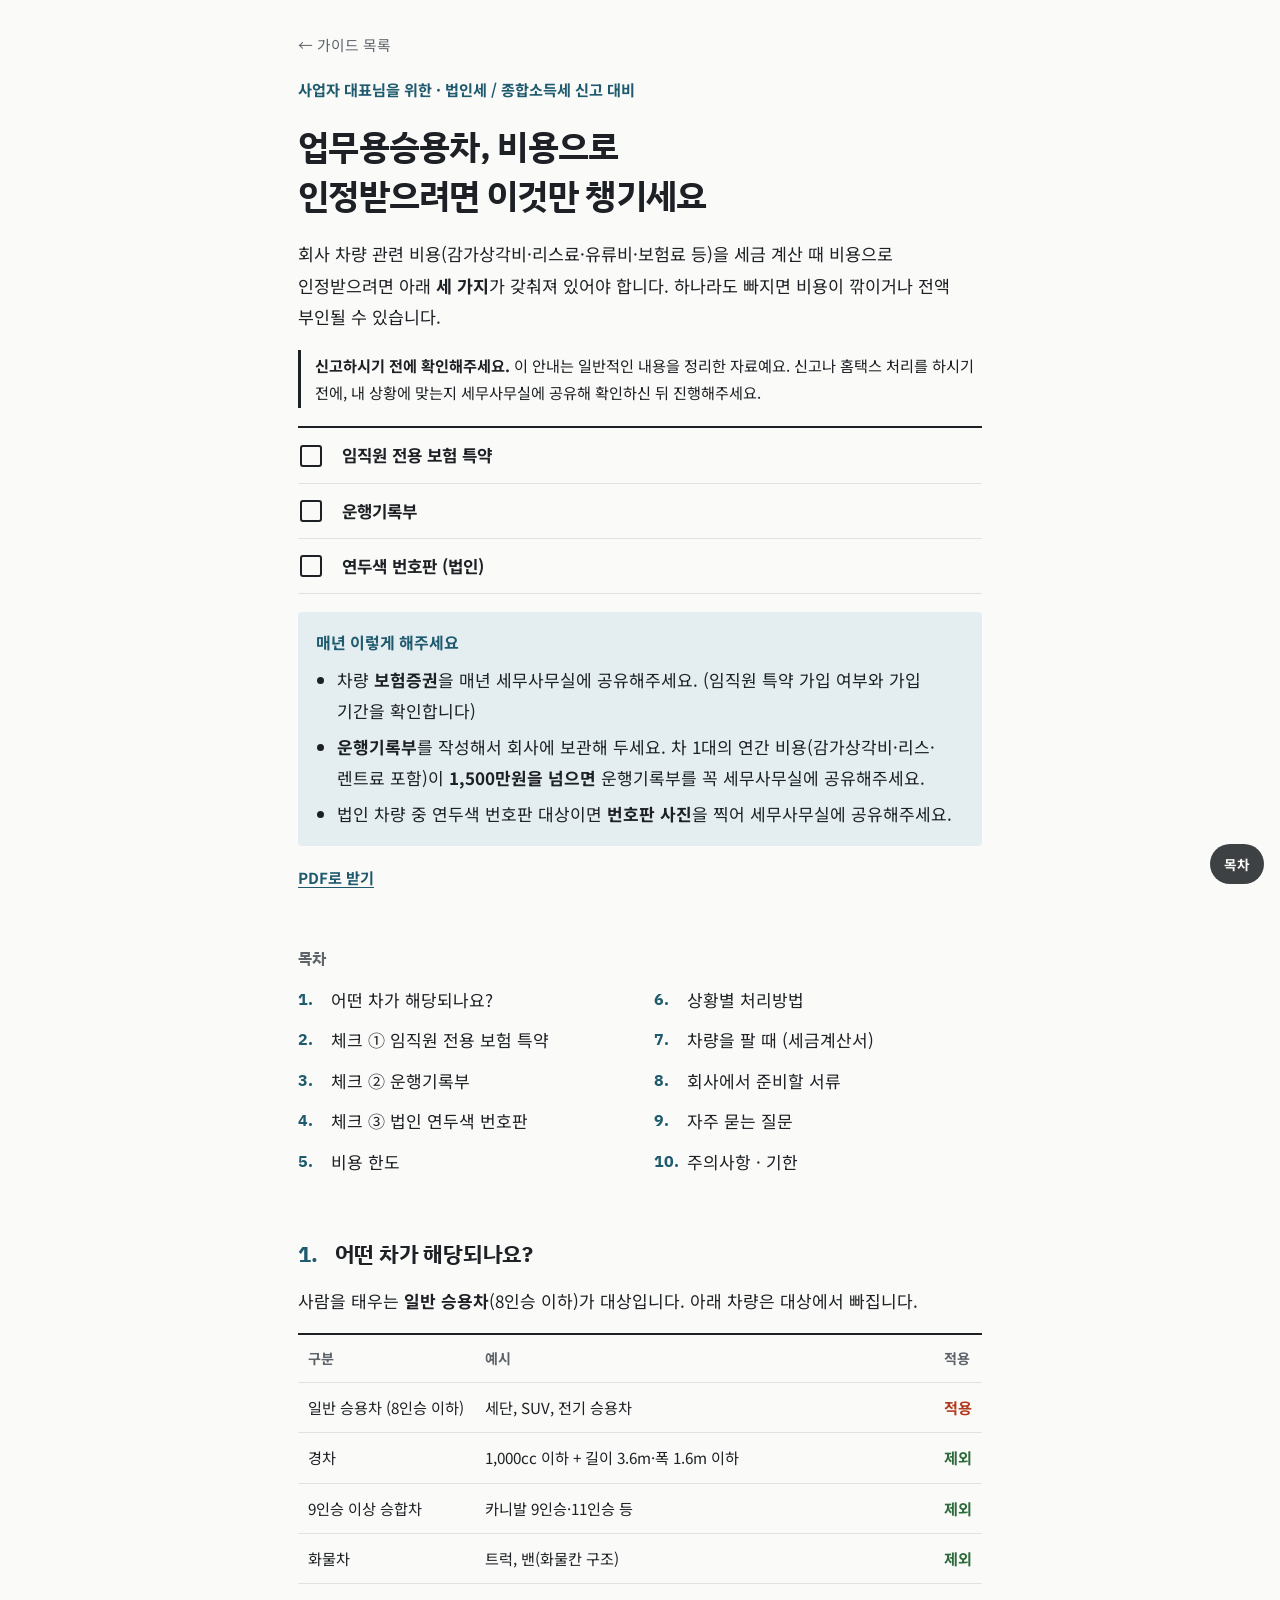
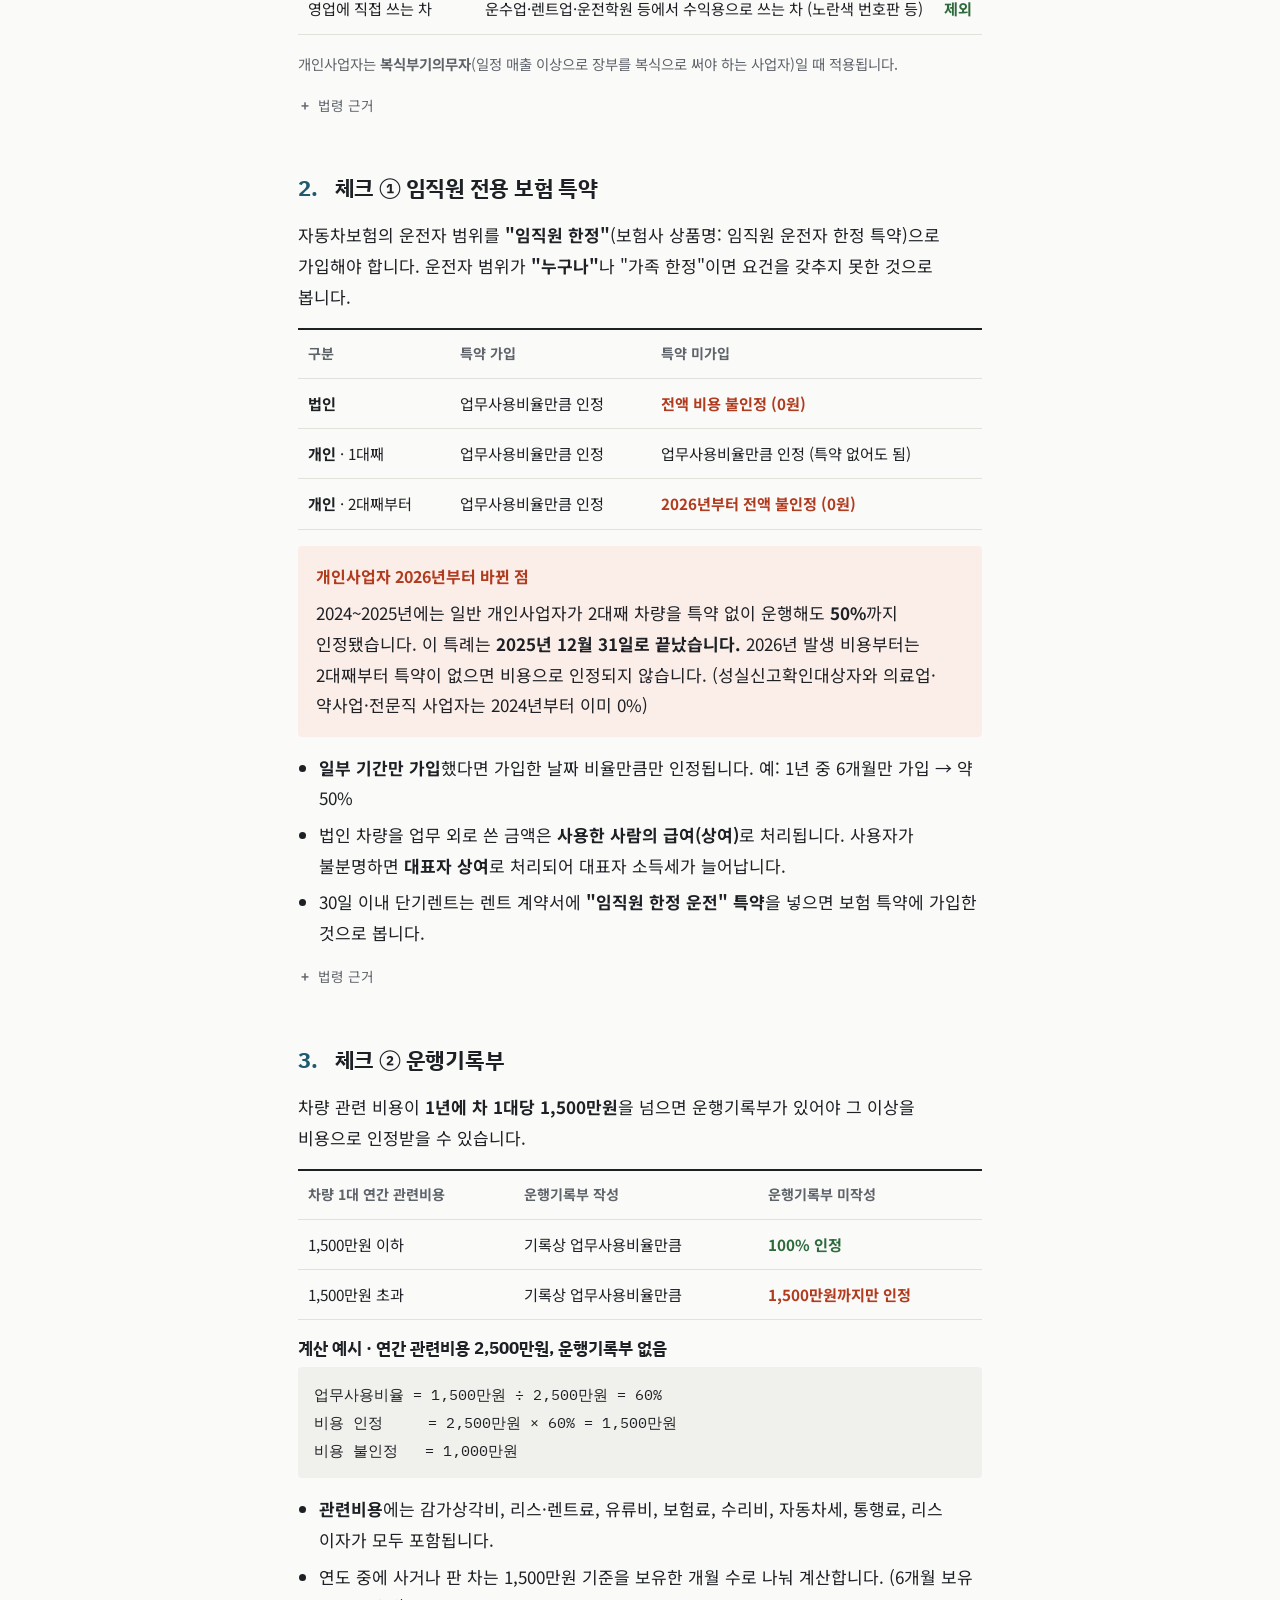
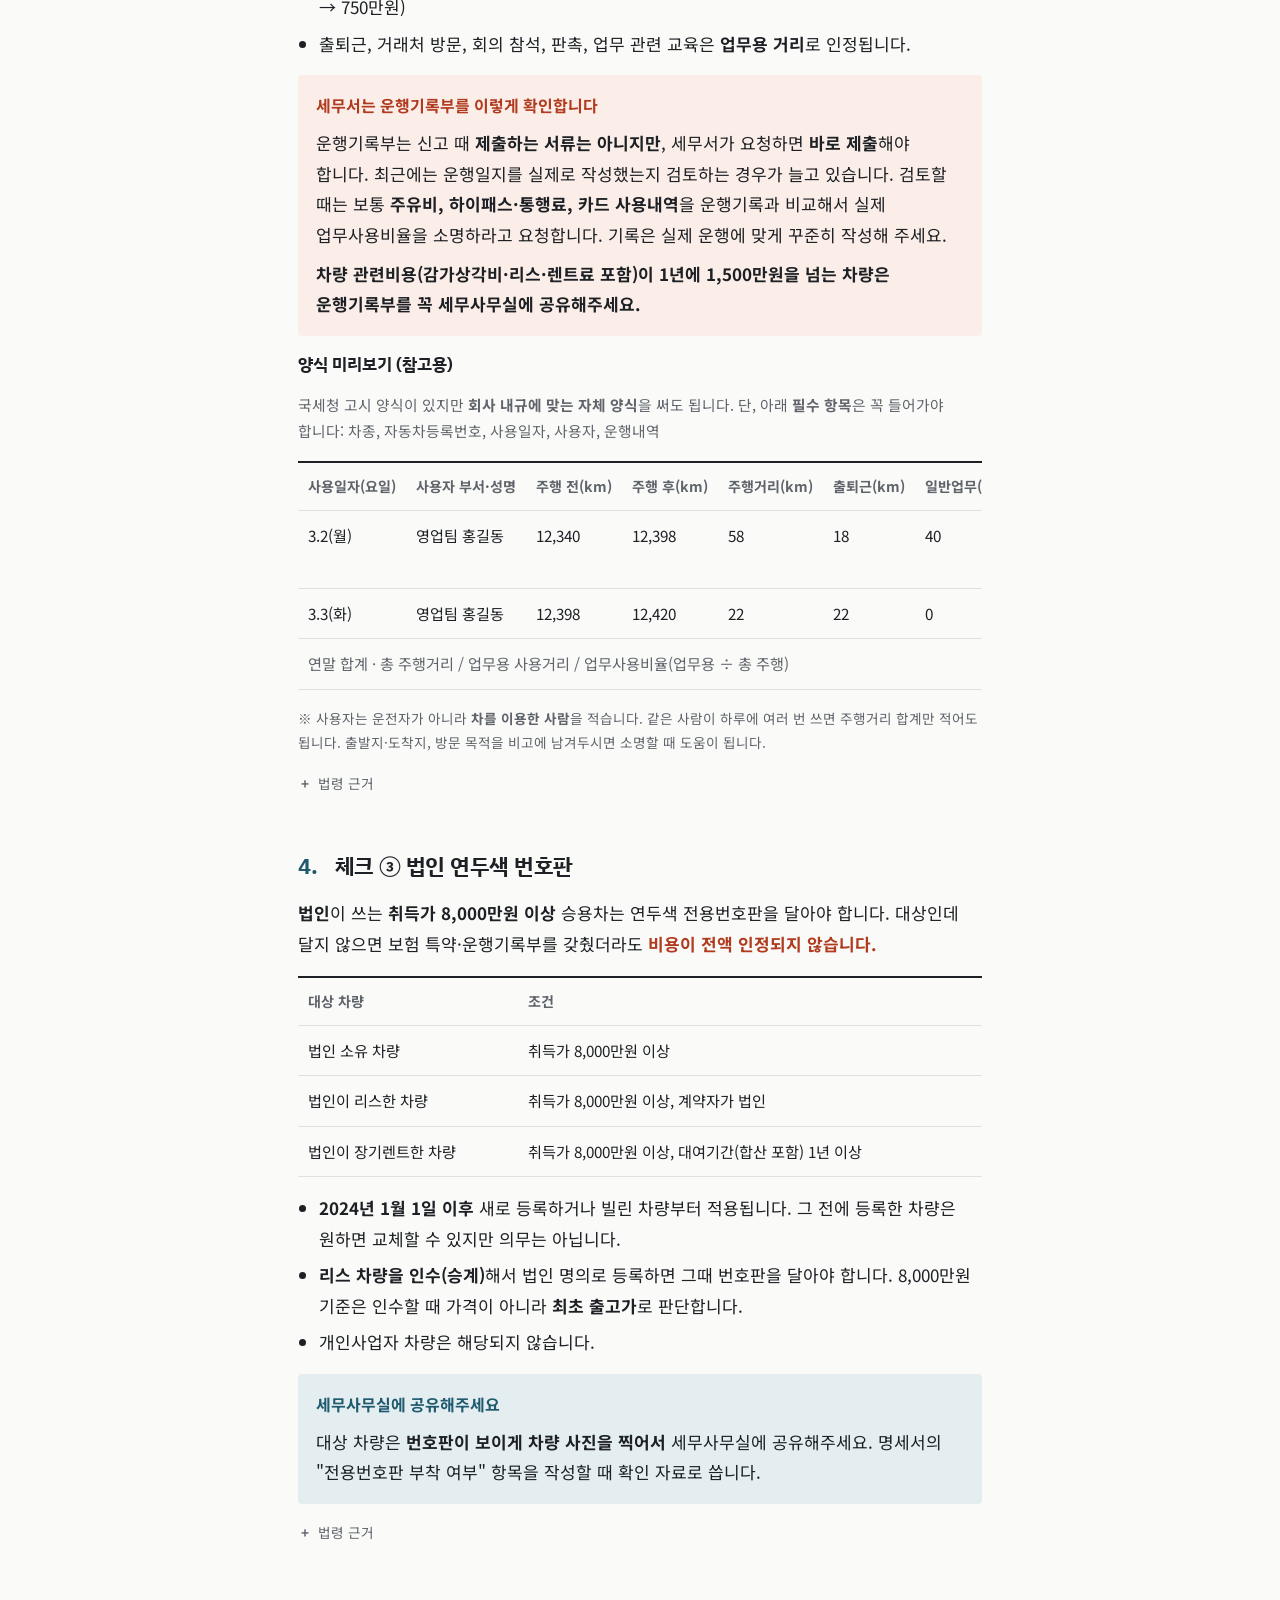
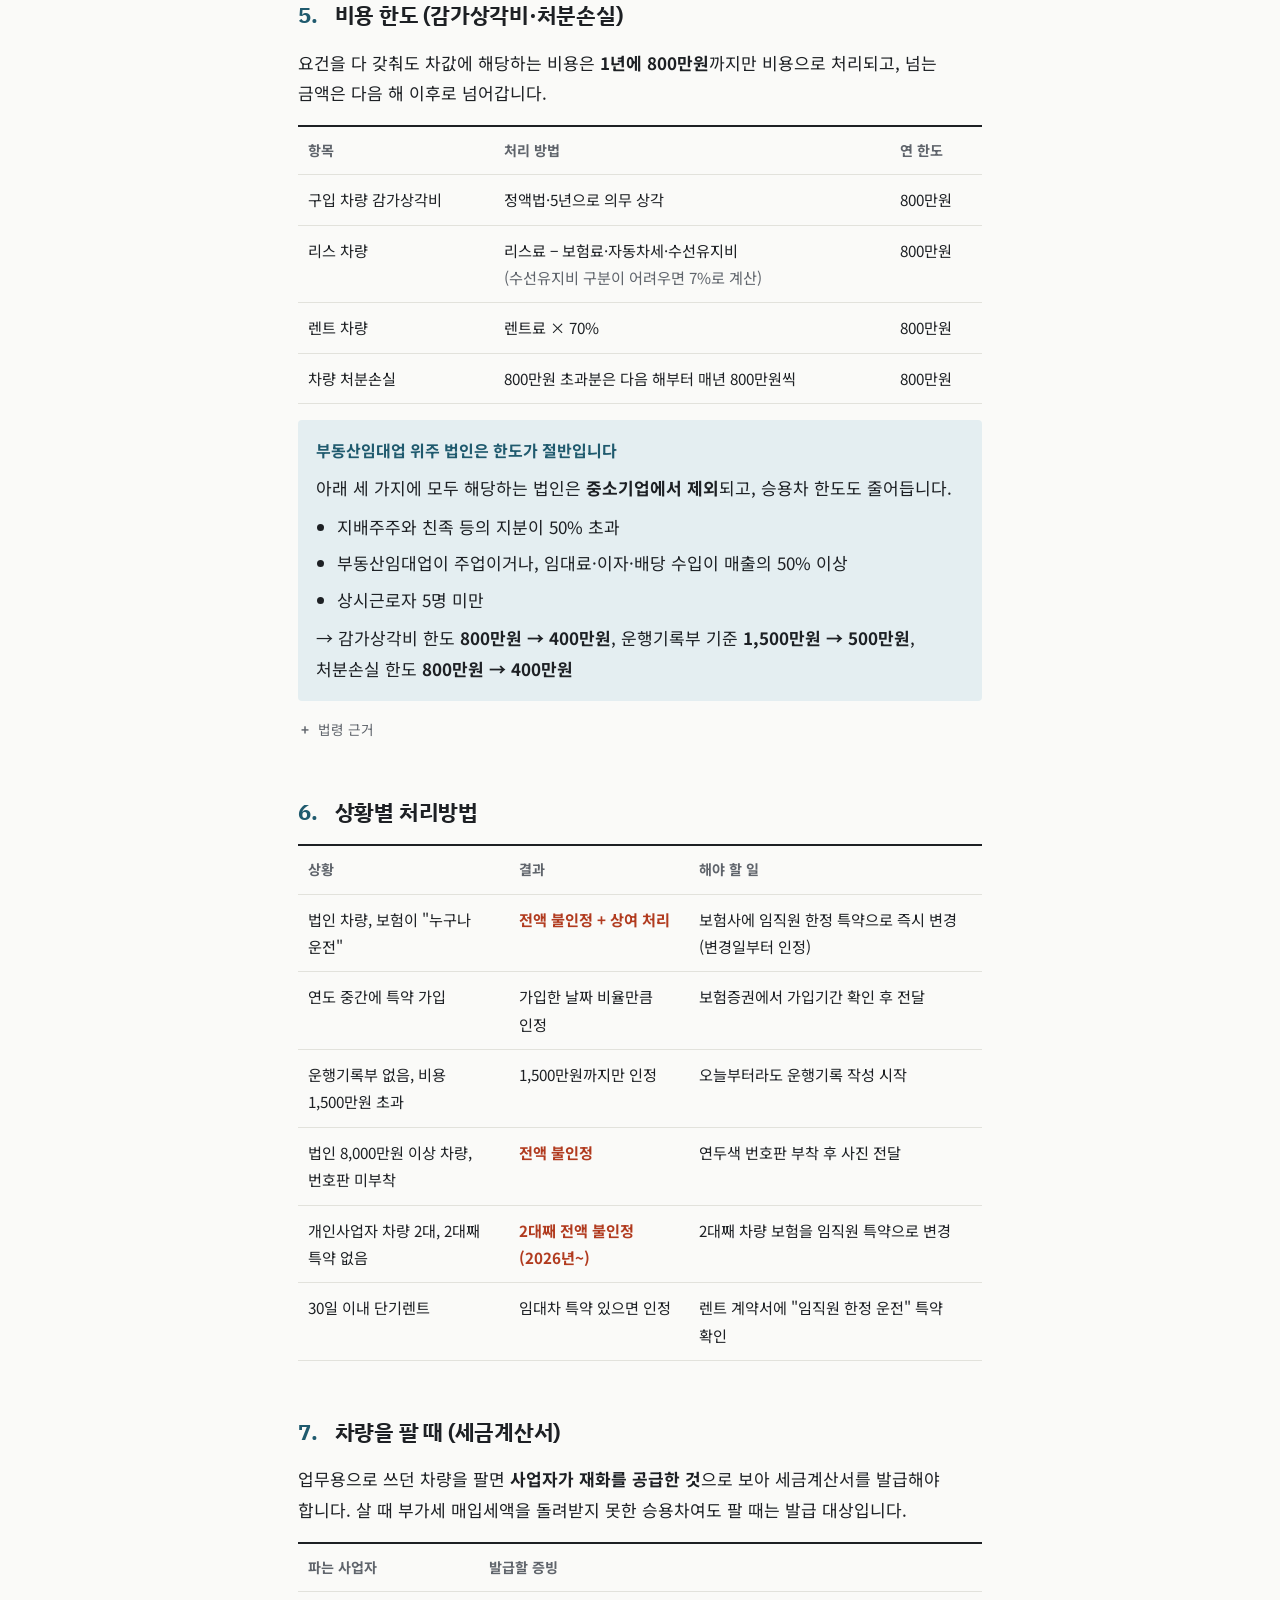
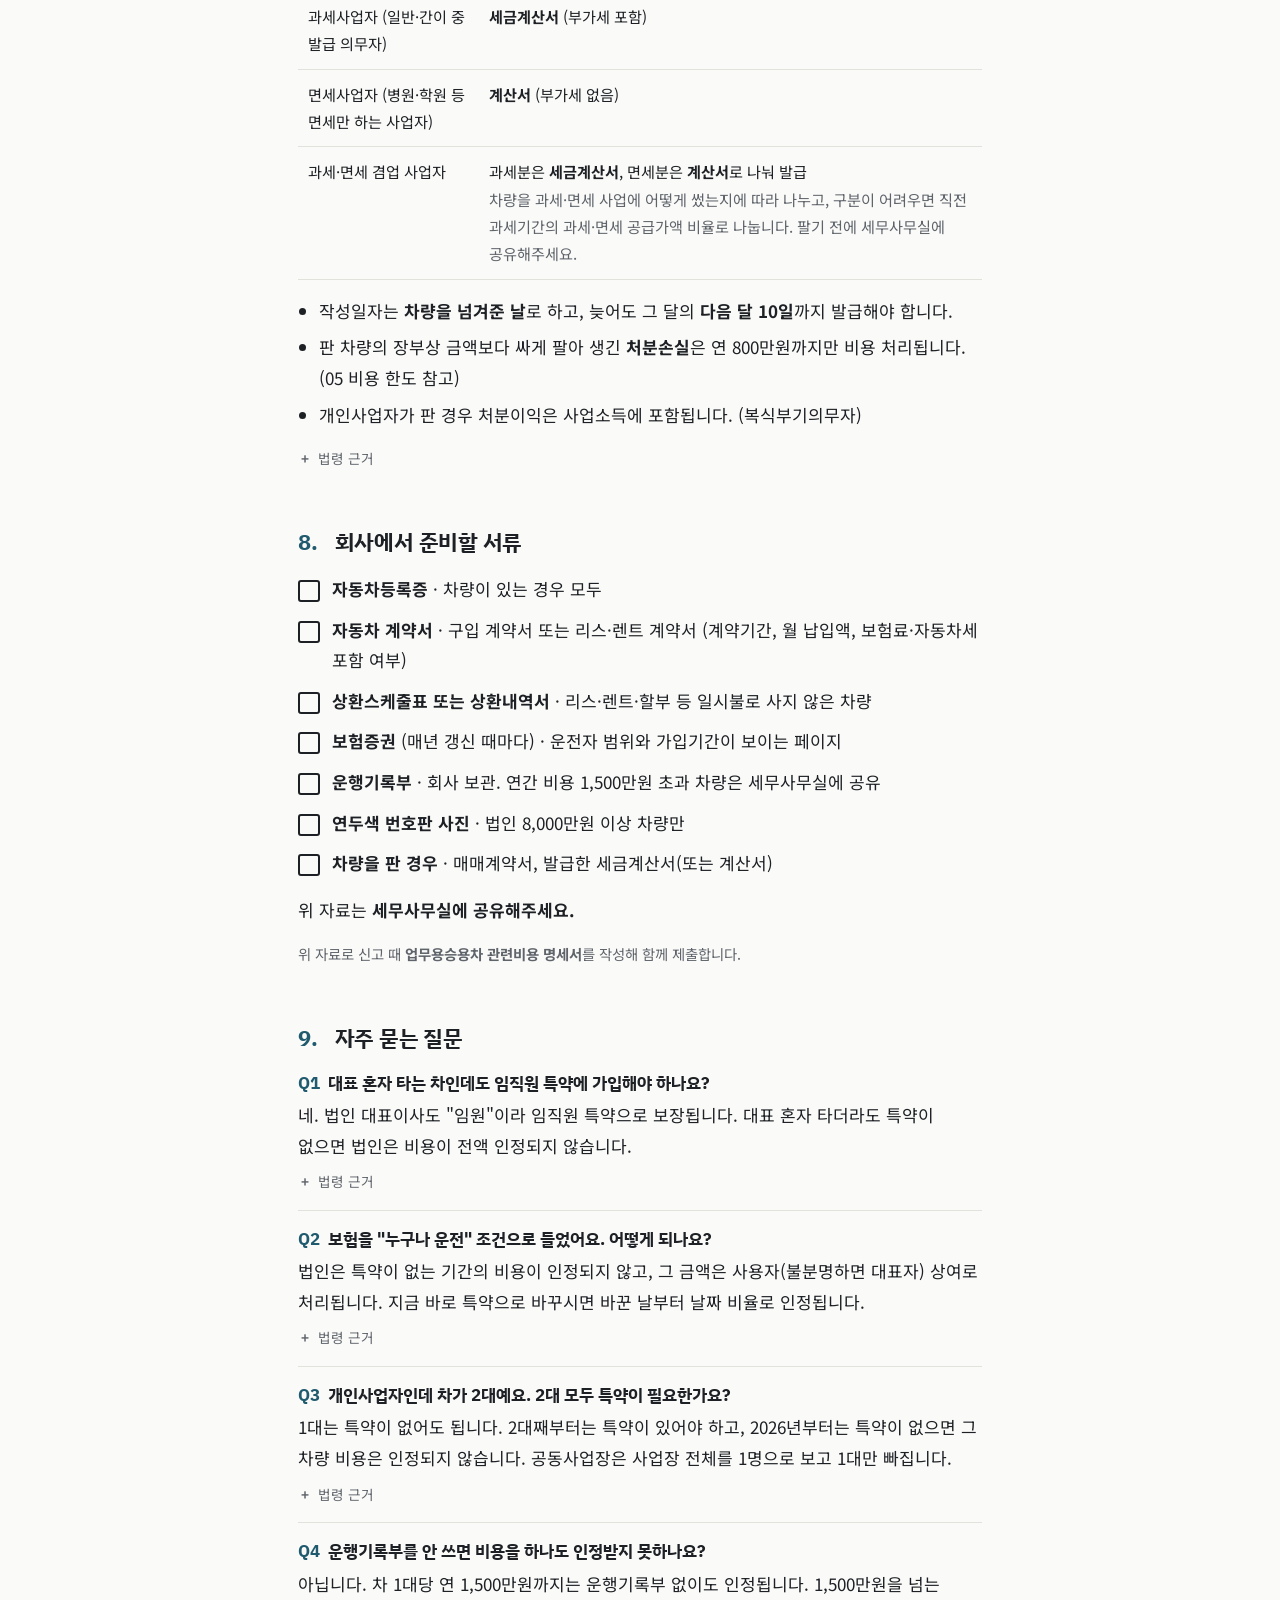
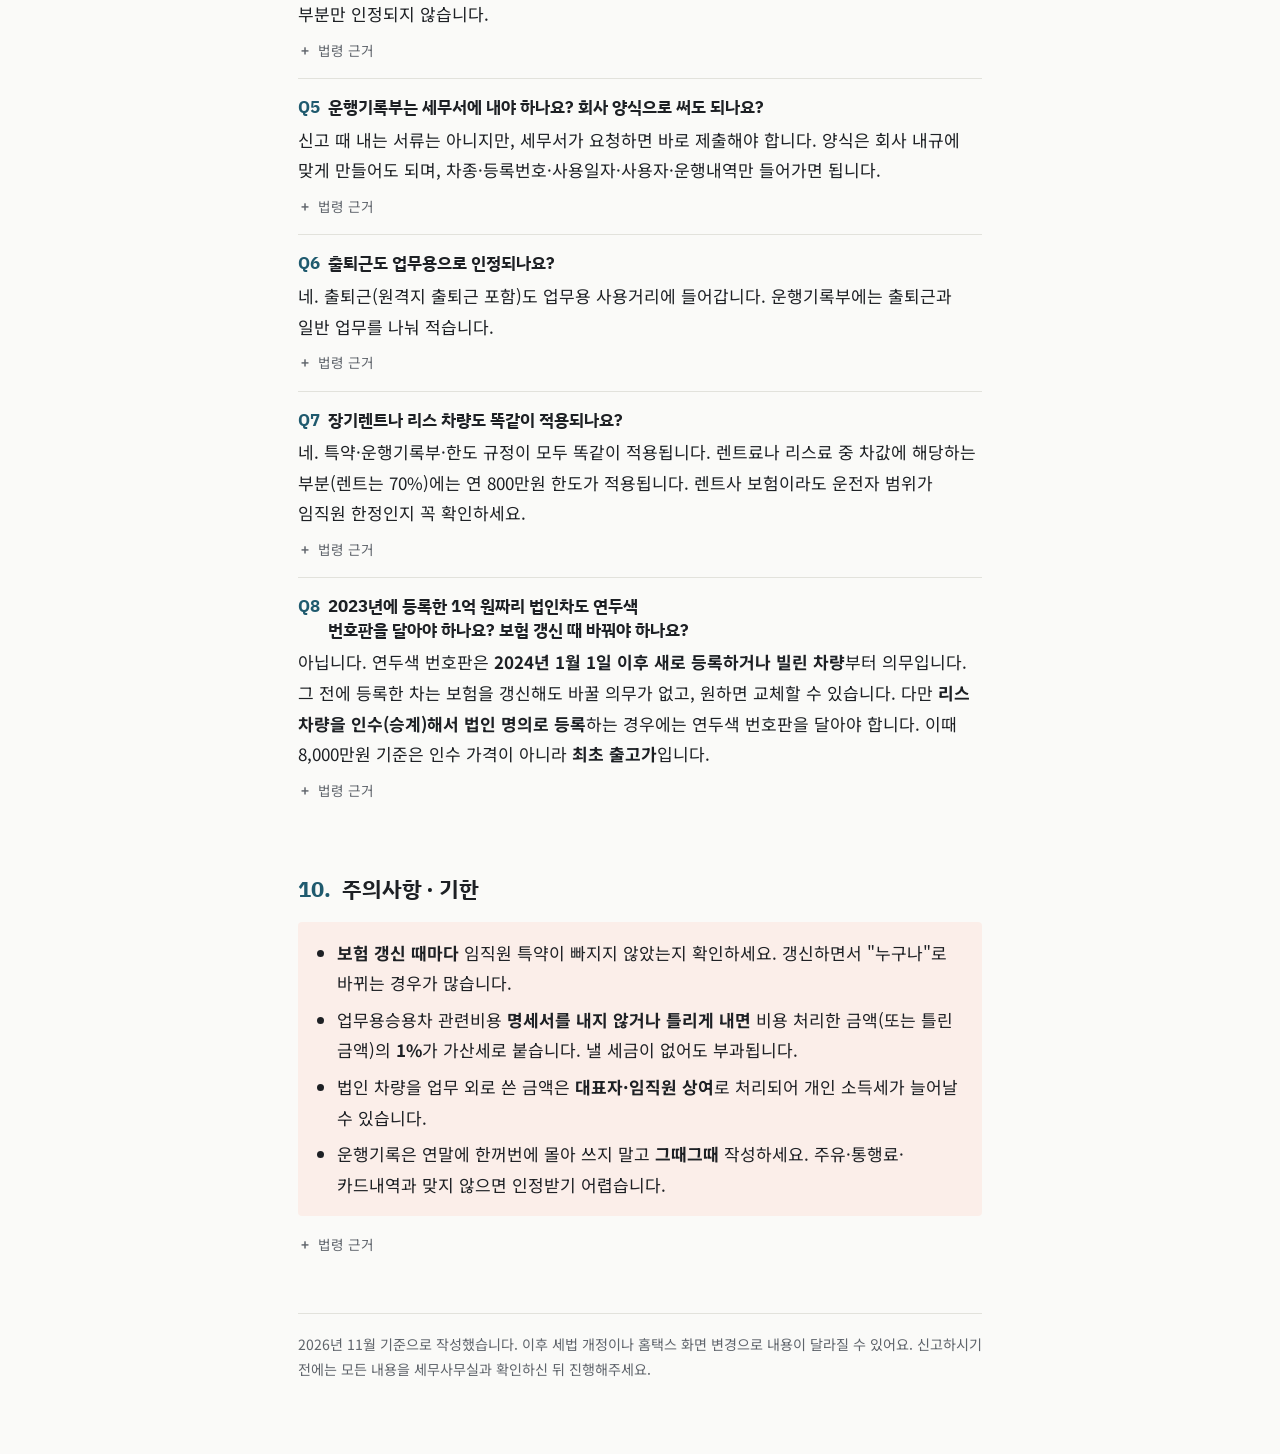
==== commit c8ad4f03: "안내자료 디자인 개편(종이 안내장 톤) 및 신고 전 확인 문구 추가 - 업무용승용차·수정세금계산서 가이드와 목록 페이지에 새 디자인 적용 - 법령 근거를 섹션 끝에 접어 두도록 변" ====
--- a/guides/business-car/index.html
+++ b/guides/business-car/index.html
@@ -12,126 +12,132 @@
 <link rel="preconnect" href="https://fonts.gstatic.com" crossorigin>
 <link rel="stylesheet" href="https://fonts.googleapis.com/css2?family=IBM+Plex+Sans+KR:wght@500;600;700&family=Noto+Sans+KR:wght@400;500;700;900&family=IBM+Plex+Mono:wght@500&display=swap">
 <style>
-/* Layout: 단일 칼럼 안내문. 3대 체크(특약·운행기록부·번호판)를 번호판 모양 칩으로 표시 */
+/* 레이아웃: 세무사무실이 보내는 종이 안내장처럼. 칸막이 카드 없이 여백과 제목으로 구분, 법령 근거는 접어 둠 */
 :root{
-  --bg:#f6f7f5; --paper:#ffffff; --ink:#17201b; --muted:#5b665f; --line:#dde2dd;
-  --navy:#1d3a5f; --navy-soft:#e8eef6;
-  --plate:#a8d65a; --plate-ink:#14240a; --plate-soft:#eef7df;
-  --warn:#b4401f; --warn-soft:#fbece6;
-  --ok:#2c6e3f;
+  --bg:#fafaf8; --paper:#fafaf8; --ink:#1d2024; --muted:#5f646b; --line:#e2e2dc; --soft:#f0f1ec;
+  --accent:#1f5a6e; --accent-soft:#e4eef1;
+  --warn:#b13b1f; --warn-soft:#fbeee9; --ok:#2e6b3c;
+  --plate:#a8d65a; --plate-ink:#14240a;
+  --f-head:"IBM Plex Sans KR","Noto Sans KR","Apple SD Gothic Neo","Malgun Gothic",sans-serif;
   --f-body:"Noto Sans KR","Noto Sans CJK KR","Apple SD Gothic Neo","Malgun Gothic",sans-serif;
-  --f-num:"IBM Plex Mono",ui-monospace,"Noto Sans Mono CJK KR",monospace;
+  --f-num:"IBM Plex Mono",ui-monospace,Menlo,monospace;
 }
 @media (prefers-color-scheme: dark){:root:not([data-theme="light"]){
-  --bg:#121614; --paper:#1a201d; --ink:#e7ece8; --muted:#9aa59e; --line:#2e3833;
-  --navy:#9cc0ea; --navy-soft:#1c2a3a;
-  --plate:#a8d65a; --plate-ink:#14240a; --plate-soft:#22301a;
-  --warn:#f08b6a; --warn-soft:#3a221b; --ok:#7fc994; color-scheme:dark}}
+  --bg:#151719; --paper:#151719; --ink:#e8e9e6; --muted:#a3a8ad; --line:#2f3337; --soft:#1e2124;
+  --accent:#8cc3d4; --accent-soft:#1b2c32; --warn:#f0906f; --warn-soft:#33201a; --ok:#86c896; color-scheme:dark}}
 :root[data-theme="dark"]{
-  --bg:#121614; --paper:#1a201d; --ink:#e7ece8; --muted:#9aa59e; --line:#2e3833;
-  --navy:#9cc0ea; --navy-soft:#1c2a3a;
-  --plate:#a8d65a; --plate-ink:#14240a; --plate-soft:#22301a;
-  --warn:#f08b6a; --warn-soft:#3a221b; --ok:#7fc994; color-scheme:dark}
+  --bg:#151719; --paper:#151719; --ink:#e8e9e6; --muted:#a3a8ad; --line:#2f3337; --soft:#1e2124;
+  --accent:#8cc3d4; --accent-soft:#1b2c32; --warn:#f0906f; --warn-soft:#33201a; --ok:#86c896; color-scheme:dark}
 
 *{box-sizing:border-box}
 html,body{margin:0}
-body{background:var(--bg);color:var(--ink);font-family:var(--f-body);font-size:16px;line-height:1.7;word-break:keep-all;overflow-wrap:break-word}
-.wrap{max-width:760px;margin:0 auto;padding-block:28px 56px;padding-left:max(16px,env(safe-area-inset-left,0px));padding-right:max(16px,env(safe-area-inset-right,0px));display:flex;flex-direction:column;gap:20px}
-h1,h2,h3{font-family:"IBM Plex Sans KR",var(--f-body);text-wrap:balance;line-height:1.35;margin:0}
-h1{font-size:clamp(1.6rem,5vw,2.15rem);font-weight:900;letter-spacing:-.02em}
-h2{font-size:1.3rem;font-weight:700;letter-spacing:-.01em;display:flex;align-items:center;gap:10px}
-h3{font-size:1.05rem;font-weight:700}
+html{scroll-behavior:smooth}
+@media (prefers-reduced-motion:reduce){html{scroll-behavior:auto}}
+body{background:var(--bg);color:var(--ink);font-family:var(--f-body);font-size:17px;line-height:1.8;word-break:keep-all;overflow-wrap:break-word}
+.wrap{max-width:720px;margin:0 auto;padding-block:32px 72px;padding-left:max(18px,env(safe-area-inset-left,0px));padding-right:max(18px,env(safe-area-inset-right,0px));display:flex;flex-direction:column;gap:56px}
+h1,h2,h3{font-family:var(--f-head);text-wrap:balance;line-height:1.4;margin:0}
+h1{font-size:clamp(1.65rem,5.6vw,2.2rem);font-weight:700;letter-spacing:-.02em}
+h2{font-size:1.4rem;font-weight:700;letter-spacing:-.01em;display:flex;align-items:baseline;gap:12px}
+h3{font-size:1.08rem;font-weight:700}
 p{margin:0}
-ul,ol{margin:0;padding-left:1.2em}
-li+li{margin-top:4px}
-.sec{background:var(--paper);border:1px solid var(--line);border-radius:14px;padding:22px 20px;display:flex;flex-direction:column;gap:14px}
-.no{font-family:var(--f-num);font-size:.8rem;color:var(--navy);background:var(--navy-soft);border-radius:6px;padding:2px 7px;flex:none}
-.eyebrow{font-size:.78rem;letter-spacing:.08em;color:var(--muted);font-weight:500}
-.lead{font-size:1.06rem}
+ul,ol{margin:0;padding-left:1.25em}
+li+li{margin-top:6px}
+strong{font-weight:700}
 .muted{color:var(--muted)}
-.law{font-size:.78rem;color:var(--muted);border-top:1px dashed var(--line);padding-top:8px;line-height:1.55}
-.law b{font-weight:500;color:var(--ink)}
-.chk{color:var(--warn);font-size:.78em;font-weight:700;white-space:nowrap}
-strong{font-weight:700}
-.hl{background:linear-gradient(transparent 58%,var(--plate-soft) 58%)}
-
-/* hero */
-.hero{display:flex;flex-direction:column;gap:14px;padding-block:8px}
-.plates{display:flex;flex-wrap:wrap;gap:10px}
-.plate{display:inline-flex;align-items:center;gap:8px;border:2px solid var(--ink);border-radius:8px;padding:6px 12px;font-weight:700;background:var(--paper);font-size:.95rem}
-.plate .n{font-family:var(--f-num);font-size:.8rem;background:var(--ink);color:var(--paper);border-radius:4px;padding:0 6px}
-.plate.green{background:var(--plate);color:var(--plate-ink);border-color:var(--plate-ink)}
-.plate.green .n{background:var(--plate-ink);color:var(--plate)}
-
-/* boxes */
-.box{border-radius:10px;padding:14px 16px;display:flex;flex-direction:column;gap:8px}
-.box.warn{background:var(--warn-soft);border-left:4px solid var(--warn)}
-.box.info{background:var(--navy-soft)}
-.box.green{background:var(--plate-soft)}
-.box-t{font-weight:700}
-
-/* tables */
-.tw{overflow-x:auto;-webkit-overflow-scrolling:touch;border:1px solid var(--line);border-radius:10px}
-table{border-collapse:collapse;width:100%;font-size:.92rem;min-width:520px}
+.hl{background:none;font-weight:700}
+.chk{color:var(--warn);font-size:.8em;font-weight:700}
+
+/* 머리말 */
+.hero{display:flex;flex-direction:column;gap:18px}
+.tolist{font-size:.92rem;color:var(--muted);text-decoration:none;align-self:flex-start}
+.tolist:hover{color:var(--accent)}
+.eyebrow{font-size:.95rem;color:var(--accent);font-weight:700}
+.lead{font-size:1.08rem;color:var(--ink)}
+
+/* 세 가지 확인 = 실제 체크리스트 */
+.plates{display:flex;flex-direction:column;gap:0;border-top:2px solid var(--ink)}
+.plate{display:grid;grid-template-columns:30px 1fr;align-items:center;gap:12px;padding:12px 2px;border-bottom:1px solid var(--line);font-weight:700;font-size:1.05rem}
+.plate .n{width:22px;height:22px;border:2px solid var(--ink);border-radius:3px;font-size:0;display:block}
+.plate.green{color:var(--ink)}
+.plate.green::after{content:"";display:none}
+
+/* 섹션: 카드 없이 */
+.sec{display:flex;flex-direction:column;gap:16px;scroll-margin-top:16px}
+.no{font-family:var(--f-head);font-weight:700;color:var(--accent);font-size:1.4rem;min-width:1.1em;flex:none}
+.no::after{content:"."}
+
+/* 안내 상자: 두 가지 역할만 */
+.box{padding:16px 18px;display:flex;flex-direction:column;gap:8px;background:var(--soft);border-radius:4px}
+.box.warn{background:var(--warn-soft)}
+.box.warn .box-t{color:var(--warn)}
+.box.info,.box.green{background:var(--accent-soft)}
+.box.green .box-t,.box.info .box-t{color:var(--accent)}
+.box-t{font-weight:700;font-size:1rem}
+
+/* 표 */
+.tw{overflow-x:auto;-webkit-overflow-scrolling:touch}
+table{border-collapse:collapse;width:100%;font-size:.95rem;min-width:520px;border-top:2px solid var(--ink)}
 .tw.narrow table{min-width:0}
-th,td{padding:10px 12px;border-bottom:1px solid var(--line);text-align:left;vertical-align:top}
-th{background:var(--navy-soft);font-weight:700;font-size:.86rem;white-space:nowrap}
-tr:last-child td{border-bottom:0}
-td.num{font-family:var(--f-num);font-variant-numeric:tabular-nums;white-space:nowrap}
+th,td{padding:11px 10px;border-bottom:1px solid var(--line);text-align:left;vertical-align:top}
+th{font-weight:700;font-size:.88rem;color:var(--muted);white-space:nowrap}
+td.num{font-variant-numeric:tabular-nums;white-space:nowrap}
 .bad{color:var(--warn);font-weight:700}
 .good{color:var(--ok);font-weight:700}
 
-/* steps */
-.steps{list-style:none;padding:0;display:flex;flex-direction:column;gap:10px;counter-reset:s}
-.steps li{display:grid;grid-template-columns:28px 1fr;gap:10px;margin:0}
-.steps li::before{counter-increment:s;content:counter(s);font-family:var(--f-num);width:26px;height:26px;border-radius:50%;background:var(--navy);color:var(--paper);display:grid;place-items:center;font-size:.8rem}
+/* 단계 */
+.steps{list-style:none;padding:0;display:flex;flex-direction:column;gap:12px;counter-reset:s}
+.steps li{display:grid;grid-template-columns:30px 1fr;gap:10px;margin:0}
+.steps li::before{counter-increment:s;content:counter(s);width:26px;height:26px;border-radius:50%;background:var(--accent);color:var(--bg);display:grid;place-items:center;font-size:.85rem;font-weight:700;margin-top:2px}
 .steps li>div{min-width:0}
 
-/* calc */
-.calc{font-family:var(--f-num);font-variant-numeric:tabular-nums;font-size:.9rem;background:var(--bg);border:1px solid var(--line);border-radius:8px;padding:12px 14px;line-height:1.8;overflow-x:auto;white-space:pre}
-
-/* faq */
-details{border:1px solid var(--line);border-radius:10px;padding:0 14px;background:var(--paper)}
-details+details{margin-top:8px}
-summary{cursor:pointer;padding:12px 0;font-weight:700;list-style:none;display:grid;grid-template-columns:auto 1fr;gap:8px}
-summary::-webkit-details-marker{display:none}
-summary .q{color:var(--navy);font-family:var(--f-num)}
-details[open] summary{border-bottom:1px dashed var(--line)}
-details .a{padding:12px 0 14px;display:flex;flex-direction:column;gap:8px}
-summary:focus-visible{outline:2px solid var(--navy);outline-offset:3px;border-radius:4px}
-
-.list-check{list-style:none;padding:0;display:flex;flex-direction:column;gap:8px}
-.list-check li{display:grid;grid-template-columns:22px 1fr;gap:8px;margin:0}
-.list-check li::before{content:"";width:16px;height:16px;border:2px solid var(--navy);border-radius:4px;margin-top:5px}
-
-.toc{display:grid;grid-template-columns:repeat(auto-fit,minmax(200px,1fr));gap:6px 16px;list-style:none;padding:0;margin:0}
-.toc li{margin:0}
-.toc a{display:grid;grid-template-columns:auto 1fr;gap:8px;align-items:baseline;color:var(--ink);text-decoration:none;padding:6px 0;border-bottom:1px solid var(--line)}
-.toc a:hover span:last-child{color:var(--navy);text-decoration:underline}
-.toc .no{font-size:.75rem}
-.back{align-self:flex-end;font-size:.82rem;color:var(--navy);text-decoration:none;border:1px solid var(--line);border-radius:999px;padding:3px 12px}
-.back:hover{background:var(--navy-soft)}
-a:focus-visible{outline:2px solid var(--navy);outline-offset:2px}
-html{scroll-behavior:smooth}
-@media (prefers-reduced-motion:reduce){html{scroll-behavior:auto}}
-.sec{scroll-margin-top:16px}
-.tolist{font-size:.88rem;color:var(--navy);text-decoration:none;align-self:flex-start}
-.tolist:hover{text-decoration:underline}
-.dl{display:inline-flex;align-items:center;gap:6px;align-self:flex-start;font-weight:700;font-size:.92rem;color:var(--navy);border:1px solid var(--navy);border-radius:999px;padding:5px 14px;text-decoration:none}
-.dl:hover{background:var(--navy-soft)}
-.foot{font-size:.82rem;color:var(--muted);text-align:center}
-
-/* print / PDF */
+/* 계산 예시: 영수증처럼 */
+.calc{font-family:var(--f-num);font-variant-numeric:tabular-nums;font-size:.92rem;background:var(--soft);border-radius:4px;padding:14px 16px;line-height:1.9;overflow-x:auto;white-space:pre}
+
+/* 자주 묻는 질문: 칸 없이 Q/A */
+.qa{display:flex;flex-direction:column;gap:6px;padding-block:16px;border-bottom:1px solid var(--line)}
+.qa:first-child{padding-top:0}
+.qa:last-child{border-bottom:0}
+.qq{font-size:1.05rem;display:grid;grid-template-columns:auto 1fr;gap:8px}
+.qq .q{color:var(--accent)}
+.qa .a{display:flex;flex-direction:column;gap:8px}
+
+/* 체크 목록 */
+.list-check{list-style:none;padding:0;display:flex;flex-direction:column;gap:10px}
+.list-check li{display:grid;grid-template-columns:26px 1fr;gap:8px;margin:0}
+.list-check li::before{content:"";width:18px;height:18px;border:2px solid var(--ink);border-radius:3px;margin-top:6px}
+
+/* 목차 */
+.toc{list-style:none;padding:0;margin:0;columns:2 240px;column-gap:28px}
+.toc li{margin:0;break-inside:avoid}
+.toc a{display:grid;grid-template-columns:1.6em 1fr;gap:6px;color:var(--ink);text-decoration:none;padding:5px 0}
+.toc a:hover span:last-child{color:var(--accent);text-decoration:underline}
+.toc .no{font-size:1rem}
+#toc{gap:10px}
+#toc h2{font-size:1rem;color:var(--muted)}
+
+/* 법령 근거: 기본은 접힘 */
+details.law{font-size:.85rem;color:var(--muted)}
+details.law summary{cursor:pointer;list-style:none;display:inline-flex;gap:6px;align-items:center;color:var(--muted)}
+details.law summary::-webkit-details-marker{display:none}
+details.law summary::before{content:"+";font-weight:700;width:1em;text-align:center}
+details.law[open] summary::before{content:"–"}
+details.law p{padding:6px 0 0 1.4em;line-height:1.65}
+details.law b{font-weight:500;color:var(--ink)}
+
+.dl{align-self:flex-start;font-weight:700;font-size:.95rem;color:var(--accent);text-decoration:underline;text-underline-offset:3px}
+.notice{font-size:.95rem;border-left:3px solid var(--ink);padding:2px 0 2px 14px;color:var(--ink)}
+.foot{font-size:.88rem;color:var(--muted);border-top:1px solid var(--line);padding-top:18px}
+.top{position:fixed;right:max(16px,env(safe-area-inset-right,0px));bottom:calc(16px + env(safe-area-inset-bottom,0px));background:var(--ink);color:var(--bg);text-decoration:none;font-size:.85rem;font-weight:700;padding:8px 14px;border-radius:999px;opacity:.85}
+a:focus-visible,summary:focus-visible{outline:2px solid var(--accent);outline-offset:3px}
+
 @media print{
-  .tolist,.dl{display:none}
+  .tolist,.dl,.top{display:none}
   body{background:#fff;font-size:10.5pt}
-  .wrap{max-width:none;padding:0;gap:12px}
-  .sec{break-inside:auto;border-color:#ccc}
-  .box,tr,.calc,details{break-inside:avoid}
+  .wrap{max-width:none;padding:0;gap:22px}
+  details.law p{display:block}
+  .box,tr,.calc,.qa{break-inside:avoid}
   h2{break-after:avoid}
-  .tw{overflow:visible}
-  table{min-width:0}
-  .back{display:none}
+  .tw{overflow:visible} table{min-width:0}
 }
 </style>
 </head>
@@ -143,6 +149,7 @@
   <div class="eyebrow">사업자 대표님을 위한 · 법인세 / 종합소득세 신고 대비</div>
   <h1>업무용승용차, 비용으로 인정받으려면 이것만 챙기세요</h1>
   <p class="lead">회사 차량 관련 비용(감가상각비·리스료·유류비·보험료 등)을 세금 계산 때 비용으로 인정받으려면 아래 <strong>세 가지</strong>가 갖춰져 있어야 합니다. 하나라도 빠지면 비용이 깎이거나 전액 부인될 수 있습니다.</p>
+  <p class="notice"><strong>신고하시기 전에 확인해주세요.</strong> 이 안내는 일반적인 내용을 정리한 자료예요. 신고나 홈택스 처리를 하시기 전에, 내 상황에 맞는지 세무사무실에 공유해 확인하신 뒤 진행해주세요.</p>
   <div class="plates" aria-label="세 가지 체크사항">
     <span class="plate"><span class="n">1</span>임직원 전용 보험 특약</span>
     <span class="plate"><span class="n">2</span>운행기록부</span>
@@ -162,22 +169,22 @@
 <nav class="sec" id="toc" aria-label="목차">
   <h2>목차</h2>
   <ol class="toc">
-    <li><a href="#target"><span class="no">01</span><span>어떤 차가 해당되나요?</span></a></li>
-    <li><a href="#insurance"><span class="no">02</span><span>체크 ① 임직원 전용 보험 특약</span></a></li>
-    <li><a href="#logbook"><span class="no">03</span><span>체크 ② 운행기록부</span></a></li>
-    <li><a href="#plate"><span class="no">04</span><span>체크 ③ 법인 연두색 번호판</span></a></li>
-    <li><a href="#limit"><span class="no">05</span><span>비용 한도</span></a></li>
-    <li><a href="#cases"><span class="no">06</span><span>상황별 처리방법</span></a></li>
-    <li><a href="#sale"><span class="no">07</span><span>차량을 팔 때 (세금계산서)</span></a></li>
-    <li><a href="#docs"><span class="no">08</span><span>회사에서 준비할 서류</span></a></li>
-    <li><a href="#faq"><span class="no">09</span><span>자주 묻는 질문</span></a></li>
+    <li><a href="#target"><span class="no">1</span><span>어떤 차가 해당되나요?</span></a></li>
+    <li><a href="#insurance"><span class="no">2</span><span>체크 ① 임직원 전용 보험 특약</span></a></li>
+    <li><a href="#logbook"><span class="no">3</span><span>체크 ② 운행기록부</span></a></li>
+    <li><a href="#plate"><span class="no">4</span><span>체크 ③ 법인 연두색 번호판</span></a></li>
+    <li><a href="#limit"><span class="no">5</span><span>비용 한도</span></a></li>
+    <li><a href="#cases"><span class="no">6</span><span>상황별 처리방법</span></a></li>
+    <li><a href="#sale"><span class="no">7</span><span>차량을 팔 때 (세금계산서)</span></a></li>
+    <li><a href="#docs"><span class="no">8</span><span>회사에서 준비할 서류</span></a></li>
+    <li><a href="#faq"><span class="no">9</span><span>자주 묻는 질문</span></a></li>
     <li><a href="#caution"><span class="no">10</span><span>주의사항 · 기한</span></a></li>
   </ol>
 </nav>
 
 <!-- 1 -->
 <section class="sec" id="target">
-  <h2><span class="no">01</span>어떤 차가 해당되나요?</h2>
+  <h2><span class="no">1</span>어떤 차가 해당되나요?</h2>
   <p>사람을 태우는 <strong>일반 승용차</strong>(8인승 이하)가 대상입니다. 아래 차량은 대상에서 빠집니다.</p>
   <div class="tw">
     <table>
@@ -192,13 +199,12 @@
     </table>
   </div>
   <p class="muted" style="font-size:.9rem">개인사업자는 <strong>복식부기의무자</strong>(일정 매출 이상으로 장부를 복식으로 써야 하는 사업자)일 때 적용됩니다.</p>
-  <p class="law">근거 · <b>법인세법 제27조의2</b>, 같은 법 시행령 제50조의2① / <b>소득세법 제33조의2</b>, 같은 법 시행령 제78조의3① / 개별소비세법 제1조②3호</p>
-  <a class="back" href="#toc">↑ 목차로</a>
+  <details class="law"><summary>법령 근거</summary><p><b>법인세법 제27조의2</b>, 같은 법 시행령 제50조의2① / <b>소득세법 제33조의2</b>, 같은 법 시행령 제78조의3① / 개별소비세법 제1조②3호</p></details>
 </section>
 
 <!-- 2 -->
 <section class="sec" id="insurance">
-  <h2><span class="no">02</span>체크 ① 임직원 전용 보험 특약</h2>
+  <h2><span class="no">2</span>체크 ① 임직원 전용 보험 특약</h2>
   <p>자동차보험의 운전자 범위를 <strong>"임직원 한정"</strong>(보험사 상품명: 임직원 운전자 한정 특약)으로 가입해야 합니다. 운전자 범위가 <strong>"누구나"</strong>나 "가족 한정"이면 요건을 갖추지 못한 것으로 봅니다.</p>
   <div class="tw">
     <table>
@@ -219,13 +225,12 @@
     <li>법인 차량을 업무 외로 쓴 금액은 <strong>사용한 사람의 급여(상여)</strong>로 처리됩니다. 사용자가 불분명하면 <strong>대표자 상여</strong>로 처리되어 대표자 소득세가 늘어납니다.</li>
     <li>30일 이내 단기렌트는 렌트 계약서에 <strong>"임직원 한정 운전" 특약</strong>을 넣으면 보험 특약에 가입한 것으로 봅니다.</li>
   </ul>
-  <p class="law">근거 · 법인: <b>법인세법 시행령 제50조의2④·⑧·⑨</b>, 시행규칙 제27조의2③·⑤ / 소득처분: 법인세법 시행령 제106조①1호 / 개인: <b>소득세법 시행령 제78조의3④·⑤</b> (50% 특례: 같은 항 2호 나목 단서, 2024.1.1.~2025.12.31. 발생분)</p>
-  <a class="back" href="#toc">↑ 목차로</a>
+  <details class="law"><summary>법령 근거</summary><p>법인: <b>법인세법 시행령 제50조의2④·⑧·⑨</b>, 시행규칙 제27조의2③·⑤ / 소득처분: 법인세법 시행령 제106조①1호 / 개인: <b>소득세법 시행령 제78조의3④·⑤</b> (50% 특례: 같은 항 2호 나목 단서, 2024.1.1.~2025.12.31. 발생분)</p></details>
 </section>
 
 <!-- 3 -->
 <section class="sec" id="logbook">
-  <h2><span class="no">03</span>체크 ② 운행기록부</h2>
+  <h2><span class="no">3</span>체크 ② 운행기록부</h2>
   <p>차량 관련 비용이 <strong>1년에 차 1대당 1,500만원</strong>을 넘으면 운행기록부가 있어야 그 이상을 비용으로 인정받을 수 있습니다.</p>
   <div class="tw">
     <table>
@@ -269,13 +274,12 @@
     </table>
   </div>
   <p class="muted" style="font-size:.85rem">※ 사용자는 운전자가 아니라 <strong>차를 이용한 사람</strong>을 적습니다. 같은 사람이 하루에 여러 번 쓰면 주행거리 합계만 적어도 됩니다. 출발지·도착지, 방문 목적을 비고에 남겨두시면 소명할 때 도움이 됩니다.</p>
-  <p class="law">근거 · <b>법인세법 시행령 제50조의2⑤~⑦</b>, 시행규칙 제27조의2④·⑦ / <b>소득세법 시행령 제78조의3⑥·⑦</b> / <b>국세청고시 제2025-8호</b>(업무용승용차 운행기록 방법에 관한 고시, 2025.4.1. 시행) 제2조·제3조</p>
-  <a class="back" href="#toc">↑ 목차로</a>
+  <details class="law"><summary>법령 근거</summary><p><b>법인세법 시행령 제50조의2⑤~⑦</b>, 시행규칙 제27조의2④·⑦ / <b>소득세법 시행령 제78조의3⑥·⑦</b> / <b>국세청고시 제2025-8호</b>(업무용승용차 운행기록 방법에 관한 고시, 2025.4.1. 시행) 제2조·제3조</p></details>
 </section>
 
 <!-- 4 -->
 <section class="sec" id="plate">
-  <h2><span class="no">04</span>체크 ③ 법인 연두색 번호판</h2>
+  <h2><span class="no">4</span>체크 ③ 법인 연두색 번호판</h2>
   <p><strong>법인</strong>이 쓰는 <strong>취득가 8,000만원 이상</strong> 승용차는 연두색 전용번호판을 달아야 합니다. 대상인데 달지 않으면 보험 특약·운행기록부를 갖췄더라도 <strong class="bad">비용이 전액 인정되지 않습니다.</strong></p>
   <div class="tw">
     <table>
@@ -296,13 +300,12 @@
     <div class="box-t">세무사무실에 공유해주세요</div>
     <p>대상 차량은 <strong>번호판이 보이게 차량 사진을 찍어서</strong> 세무사무실에 공유해주세요. 명세서의 "전용번호판 부착 여부" 항목을 작성할 때 확인 자료로 씁니다.</p>
   </div>
-  <p class="law">근거 · <b>법인세법 시행령 제50조의2④ 단서</b>, 시행규칙 제27조의2② / 시행령 부칙(2024.2.29.) 제7조: 2024.1.1. 이후 지출분부터 / 대상·시행시기: 국토교통부고시 제2023-954호(법인업무용 자동차 등록번호판 관련)</p>
-  <a class="back" href="#toc">↑ 목차로</a>
+  <details class="law"><summary>법령 근거</summary><p><b>법인세법 시행령 제50조의2④ 단서</b>, 시행규칙 제27조의2② / 시행령 부칙(2024.2.29.) 제7조: 2024.1.1. 이후 지출분부터 / 대상·시행시기: 국토교통부고시 제2023-954호(법인업무용 자동차 등록번호판 관련)</p></details>
 </section>
 
 <!-- 5 -->
 <section class="sec" id="limit">
-  <h2><span class="no">05</span>비용 한도 (감가상각비·처분손실)</h2>
+  <h2><span class="no">5</span>비용 한도 (감가상각비·처분손실)</h2>
   <p>요건을 다 갖춰도 차값에 해당하는 비용은 <strong>1년에 800만원</strong>까지만 비용으로 처리되고, 넘는 금액은 다음 해 이후로 넘어갑니다.</p>
   <div class="tw">
     <table>
@@ -325,13 +328,12 @@
     </ul>
     <p>→ 감가상각비 한도 <strong>800만원 → 400만원</strong>, 운행기록부 기준 <strong>1,500만원 → 500만원</strong>, 처분손실 한도 <strong>800만원 → 400만원</strong></p>
   </div>
-  <p class="law">근거 · 법인: <b>법인세법 제27조의2③·④·⑤</b>, 같은 법 시행령 제50조의2③·⑩~⑬·⑮, 시행규칙 제27조의2⑥ / 개인: <b>소득세법 제33조의2②·③</b>, 같은 법 시행령 제78조의3③·⑧~⑩ / 한도 축소 법인 요건: <b>법인세법 시행령 제42조②</b> / 중소기업 제외: <b>조세특례제한법 시행령 제2조①5호</b></p>
-  <a class="back" href="#toc">↑ 목차로</a>
+  <details class="law"><summary>법령 근거</summary><p>법인: <b>법인세법 제27조의2③·④·⑤</b>, 같은 법 시행령 제50조의2③·⑩~⑬·⑮, 시행규칙 제27조의2⑥ / 개인: <b>소득세법 제33조의2②·③</b>, 같은 법 시행령 제78조의3③·⑧~⑩ / 한도 축소 법인 요건: <b>법인세법 시행령 제42조②</b> / 중소기업 제외: <b>조세특례제한법 시행령 제2조①5호</b></p></details>
 </section>
 
 <!-- 6 -->
 <section class="sec" id="cases">
-  <h2><span class="no">06</span>상황별 처리방법</h2>
+  <h2><span class="no">6</span>상황별 처리방법</h2>
   <div class="tw">
     <table>
       <thead><tr><th>상황</th><th>결과</th><th>해야 할 일</th></tr></thead>
@@ -345,12 +347,11 @@
       </tbody>
     </table>
   </div>
-  <a class="back" href="#toc">↑ 목차로</a>
 </section>
 
 <!-- 7 -->
 <section class="sec" id="sale">
-  <h2><span class="no">07</span>차량을 팔 때 (세금계산서)</h2>
+  <h2><span class="no">7</span>차량을 팔 때 (세금계산서)</h2>
   <p>업무용으로 쓰던 차량을 팔면 <strong>사업자가 재화를 공급한 것</strong>으로 보아 세금계산서를 발급해야 합니다. 살 때 부가세 매입세액을 돌려받지 못한 승용차여도 팔 때는 발급 대상입니다.</p>
   <div class="tw narrow">
     <table>
@@ -367,12 +368,11 @@
     <li>판 차량의 장부상 금액보다 싸게 팔아 생긴 <strong>처분손실</strong>은 연 800만원까지만 비용 처리됩니다. (05 비용 한도 참고)</li>
     <li>개인사업자가 판 경우 처분이익은 사업소득에 포함됩니다. (복식부기의무자)</li>
   </ul>
-  <p class="law">근거 · 세금계산서: <b>부가가치세법 제9조</b>(재화의 공급), <b>제32조</b>(세금계산서 등), 제34조①·③(발급시기) / 계산서: <b>법인세법 제121조</b>, <b>소득세법 제163조</b> / 개인 처분이익: 소득세법 제19조①20호, 같은 법 시행령 제37조의2 / 겸업 사업자 안분: <b>부가가치세법 제29조⑧</b>, 같은 법 시행령 제63조</p>
-  <a class="back" href="#toc">↑ 목차로</a>
+  <details class="law"><summary>법령 근거</summary><p>세금계산서: <b>부가가치세법 제9조</b>(재화의 공급), <b>제32조</b>(세금계산서 등), 제34조①·③(발급시기) / 계산서: <b>법인세법 제121조</b>, <b>소득세법 제163조</b> / 개인 처분이익: 소득세법 제19조①20호, 같은 법 시행령 제37조의2 / 겸업 사업자 안분: <b>부가가치세법 제29조⑧</b>, 같은 법 시행령 제63조</p></details>
 </section>
 
 <section class="sec" id="docs">
-  <h2><span class="no">08</span>회사에서 준비할 서류</h2>
+  <h2><span class="no">8</span>회사에서 준비할 서류</h2>
   <ul class="list-check">
     <li><div><strong>자동차등록증</strong> · 차량이 있는 경우 모두</div></li>
     <li><div><strong>자동차 계약서</strong> · 구입 계약서 또는 리스·렌트 계약서 (계약기간, 월 납입액, 보험료·자동차세 포함 여부)</div></li>
@@ -384,47 +384,45 @@
   </ul>
   <p>위 자료는 <strong>세무사무실에 공유해주세요.</strong></p>
   <p class="muted" style="font-size:.9rem">위 자료로 신고 때 <strong>업무용승용차 관련비용 명세서</strong>를 작성해 함께 제출합니다.</p>
-  <a class="back" href="#toc">↑ 목차로</a>
 </section>
 
 <!-- 8 FAQ -->
 <section class="sec" id="faq">
-  <h2><span class="no">09</span>자주 묻는 질문</h2>
+  <h2><span class="no">9</span>자주 묻는 질문</h2>
   <div>
-    <details open>
-      <summary><span class="q">Q1</span><span>대표 혼자 타는 차인데도 임직원 특약에 가입해야 하나요?</span></summary>
-      <div class="a"><p>네. 법인 대표이사도 "임원"이라 임직원 특약으로 보장됩니다. 대표 혼자 타더라도 특약이 없으면 법인은 비용이 전액 인정되지 않습니다.</p><p class="law">법인세법 시행령 제50조의2④1호</p></div>
-    </details>
-    <details open>
-      <summary><span class="q">Q2</span><span>보험을 "누구나 운전" 조건으로 들었어요. 어떻게 되나요?</span></summary>
-      <div class="a"><p>법인은 특약이 없는 기간의 비용이 인정되지 않고, 그 금액은 사용자(불분명하면 대표자) 상여로 처리됩니다. 지금 바로 특약으로 바꾸시면 바꾼 날부터 날짜 비율로 인정됩니다.</p><p class="law">법인세법 시행령 제50조의2④2호·⑨, 제106조①1호</p></div>
-    </details>
-    <details open>
-      <summary><span class="q">Q3</span><span>개인사업자인데 차가 2대예요. 2대 모두 특약이 필요한가요?</span></summary>
-      <div class="a"><p>1대는 특약이 없어도 됩니다. 2대째부터는 특약이 있어야 하고, 2026년부터는 특약이 없으면 그 차량 비용은 인정되지 않습니다. 공동사업장은 사업장 전체를 1명으로 보고 1대만 빠집니다.</p><p class="law">소득세법 시행령 제78조의3④2호</p></div>
-    </details>
-    <details open>
-      <summary><span class="q">Q4</span><span>운행기록부를 안 쓰면 비용을 하나도 인정받지 못하나요?</span></summary>
-      <div class="a"><p>아닙니다. 차 1대당 연 1,500만원까지는 운행기록부 없이도 인정됩니다. 1,500만원을 넘는 부분만 인정되지 않습니다.</p><p class="law">법인세법 시행령 제50조의2⑦, 소득세법 시행령 제78조의3⑦</p></div>
-    </details>
-    <details open>
-      <summary><span class="q">Q5</span><span>운행기록부는 세무서에 내야 하나요? 회사 양식으로 써도 되나요?</span></summary>
-      <div class="a"><p>신고 때 내는 서류는 아니지만, 세무서가 요청하면 바로 제출해야 합니다. 양식은 회사 내규에 맞게 만들어도 되며, 차종·등록번호·사용일자·사용자·운행내역만 들어가면 됩니다.</p><p class="law">국세청고시 제2025-8호 제2조, 법인세법 시행령 제50조의2⑥</p></div>
-    </details>
-    <details open>
-      <summary><span class="q">Q6</span><span>출퇴근도 업무용으로 인정되나요?</span></summary>
-      <div class="a"><p>네. 출퇴근(원격지 출퇴근 포함)도 업무용 사용거리에 들어갑니다. 운행기록부에는 출퇴근과 일반 업무를 나눠 적습니다.</p><p class="law">법인세법 시행규칙 제27조의2⑦</p></div>
-    </details>
-    <details open>
-      <summary><span class="q">Q7</span><span>장기렌트나 리스 차량도 똑같이 적용되나요?</span></summary>
-      <div class="a"><p>네. 특약·운행기록부·한도 규정이 모두 똑같이 적용됩니다. 렌트료나 리스료 중 차값에 해당하는 부분(렌트는 70%)에는 연 800만원 한도가 적용됩니다. 렌트사 보험이라도 운전자 범위가 임직원 한정인지 꼭 확인하세요.</p><p class="law">법인세법 시행령 제50조의2⑫, 시행규칙 제27조의2⑥</p></div>
-    </details>
-    <details open>
-      <summary><span class="q">Q8</span><span>2023년에 등록한 1억 원짜리 법인차도 연두색 번호판을 달아야 하나요? 보험 갱신 때 바꿔야 하나요?</span></summary>
-      <div class="a"><p>아닙니다. 연두색 번호판은 <strong>2024년 1월 1일 이후 새로 등록하거나 빌린 차량</strong>부터 의무입니다. 그 전에 등록한 차는 보험을 갱신해도 바꿀 의무가 없고, 원하면 교체할 수 있습니다. 다만 <strong>리스 차량을 인수(승계)해서 법인 명의로 등록</strong>하는 경우에는 연두색 번호판을 달아야 합니다. 이때 8,000만원 기준은 인수 가격이 아니라 <strong>최초 출고가</strong>입니다.</p><p class="law">국토교통부고시 제2023-954호 시행시기 규정, 법인세법 시행령 부칙(2024.2.29.) 제7조</p></div>
-    </details>
-  </div>
-  <a class="back" href="#toc">↑ 목차로</a>
+    <div class="qa">
+      <h3 class="qq"><span class="q">Q1</span><span>대표 혼자 타는 차인데도 임직원 특약에 가입해야 하나요?</span></h3>
+      <div class="a"><p>네. 법인 대표이사도 "임원"이라 임직원 특약으로 보장됩니다. 대표 혼자 타더라도 특약이 없으면 법인은 비용이 전액 인정되지 않습니다.</p><details class="law"><summary>법령 근거</summary><p>법인세법 시행령 제50조의2④1호</p></details></div>
+    </div>
+    <div class="qa">
+      <h3 class="qq"><span class="q">Q2</span><span>보험을 "누구나 운전" 조건으로 들었어요. 어떻게 되나요?</span></h3>
+      <div class="a"><p>법인은 특약이 없는 기간의 비용이 인정되지 않고, 그 금액은 사용자(불분명하면 대표자) 상여로 처리됩니다. 지금 바로 특약으로 바꾸시면 바꾼 날부터 날짜 비율로 인정됩니다.</p><details class="law"><summary>법령 근거</summary><p>법인세법 시행령 제50조의2④2호·⑨, 제106조①1호</p></details></div>
+    </div>
+    <div class="qa">
+      <h3 class="qq"><span class="q">Q3</span><span>개인사업자인데 차가 2대예요. 2대 모두 특약이 필요한가요?</span></h3>
+      <div class="a"><p>1대는 특약이 없어도 됩니다. 2대째부터는 특약이 있어야 하고, 2026년부터는 특약이 없으면 그 차량 비용은 인정되지 않습니다. 공동사업장은 사업장 전체를 1명으로 보고 1대만 빠집니다.</p><details class="law"><summary>법령 근거</summary><p>소득세법 시행령 제78조의3④2호</p></details></div>
+    </div>
+    <div class="qa">
+      <h3 class="qq"><span class="q">Q4</span><span>운행기록부를 안 쓰면 비용을 하나도 인정받지 못하나요?</span></h3>
+      <div class="a"><p>아닙니다. 차 1대당 연 1,500만원까지는 운행기록부 없이도 인정됩니다. 1,500만원을 넘는 부분만 인정되지 않습니다.</p><details class="law"><summary>법령 근거</summary><p>법인세법 시행령 제50조의2⑦, 소득세법 시행령 제78조의3⑦</p></details></div>
+    </div>
+    <div class="qa">
+      <h3 class="qq"><span class="q">Q5</span><span>운행기록부는 세무서에 내야 하나요? 회사 양식으로 써도 되나요?</span></h3>
+      <div class="a"><p>신고 때 내는 서류는 아니지만, 세무서가 요청하면 바로 제출해야 합니다. 양식은 회사 내규에 맞게 만들어도 되며, 차종·등록번호·사용일자·사용자·운행내역만 들어가면 됩니다.</p><details class="law"><summary>법령 근거</summary><p>국세청고시 제2025-8호 제2조, 법인세법 시행령 제50조의2⑥</p></details></div>
+    </div>
+    <div class="qa">
+      <h3 class="qq"><span class="q">Q6</span><span>출퇴근도 업무용으로 인정되나요?</span></h3>
+      <div class="a"><p>네. 출퇴근(원격지 출퇴근 포함)도 업무용 사용거리에 들어갑니다. 운행기록부에는 출퇴근과 일반 업무를 나눠 적습니다.</p><details class="law"><summary>법령 근거</summary><p>법인세법 시행규칙 제27조의2⑦</p></details></div>
+    </div>
+    <div class="qa">
+      <h3 class="qq"><span class="q">Q7</span><span>장기렌트나 리스 차량도 똑같이 적용되나요?</span></h3>
+      <div class="a"><p>네. 특약·운행기록부·한도 규정이 모두 똑같이 적용됩니다. 렌트료나 리스료 중 차값에 해당하는 부분(렌트는 70%)에는 연 800만원 한도가 적용됩니다. 렌트사 보험이라도 운전자 범위가 임직원 한정인지 꼭 확인하세요.</p><details class="law"><summary>법령 근거</summary><p>법인세법 시행령 제50조의2⑫, 시행규칙 제27조의2⑥</p></details></div>
+    </div>
+    <div class="qa">
+      <h3 class="qq"><span class="q">Q8</span><span>2023년에 등록한 1억 원짜리 법인차도 연두색 번호판을 달아야 하나요? 보험 갱신 때 바꿔야 하나요?</span></h3>
+      <div class="a"><p>아닙니다. 연두색 번호판은 <strong>2024년 1월 1일 이후 새로 등록하거나 빌린 차량</strong>부터 의무입니다. 그 전에 등록한 차는 보험을 갱신해도 바꿀 의무가 없고, 원하면 교체할 수 있습니다. 다만 <strong>리스 차량을 인수(승계)해서 법인 명의로 등록</strong>하는 경우에는 연두색 번호판을 달아야 합니다. 이때 8,000만원 기준은 인수 가격이 아니라 <strong>최초 출고가</strong>입니다.</p><details class="law"><summary>법령 근거</summary><p>국토교통부고시 제2023-954호 시행시기 규정, 법인세법 시행령 부칙(2024.2.29.) 제7조</p></details></div>
+    </div>
+  </div>
 </section>
 
 <!-- 9 -->
@@ -438,12 +436,12 @@
       <li>운행기록은 연말에 한꺼번에 몰아 쓰지 말고 <strong>그때그때</strong> 작성하세요. 주유·통행료·카드내역과 맞지 않으면 인정받기 어렵습니다.</li>
     </ul>
   </div>
-  <p class="law">근거 · 가산세: <b>법인세법 제74조의2</b>, <b>소득세법 제81조의14</b> / 명세서 제출: 법인세법 시행령 제50조의2⑭, 소득세법 시행령 제78조의3⑪</p>
-  <a class="back" href="#toc">↑ 목차로</a>
-</section>
-
-<p class="foot">2026년 11월 기준으로 작성했습니다. 이후 세법 개정에 따라 내용이 달라질 수 있습니다.</p>
+  <details class="law"><summary>법령 근거</summary><p>가산세: <b>법인세법 제74조의2</b>, <b>소득세법 제81조의14</b> / 명세서 제출: 법인세법 시행령 제50조의2⑭, 소득세법 시행령 제78조의3⑪</p></details>
+</section>
+
+<p class="foot">2026년 11월 기준으로 작성했습니다. 이후 세법 개정이나 홈택스 화면 변경으로 내용이 달라질 수 있어요. 신고하시기 전에는 모든 내용을 세무사무실과 확인하신 뒤 진행해주세요.</p>
 </div>
-
+<a class="top" href="#toc">목차</a>
+<script>addEventListener('beforeprint',function(){document.querySelectorAll('details').forEach(function(d){d.open=true})})</script>
 </body>
 </html>
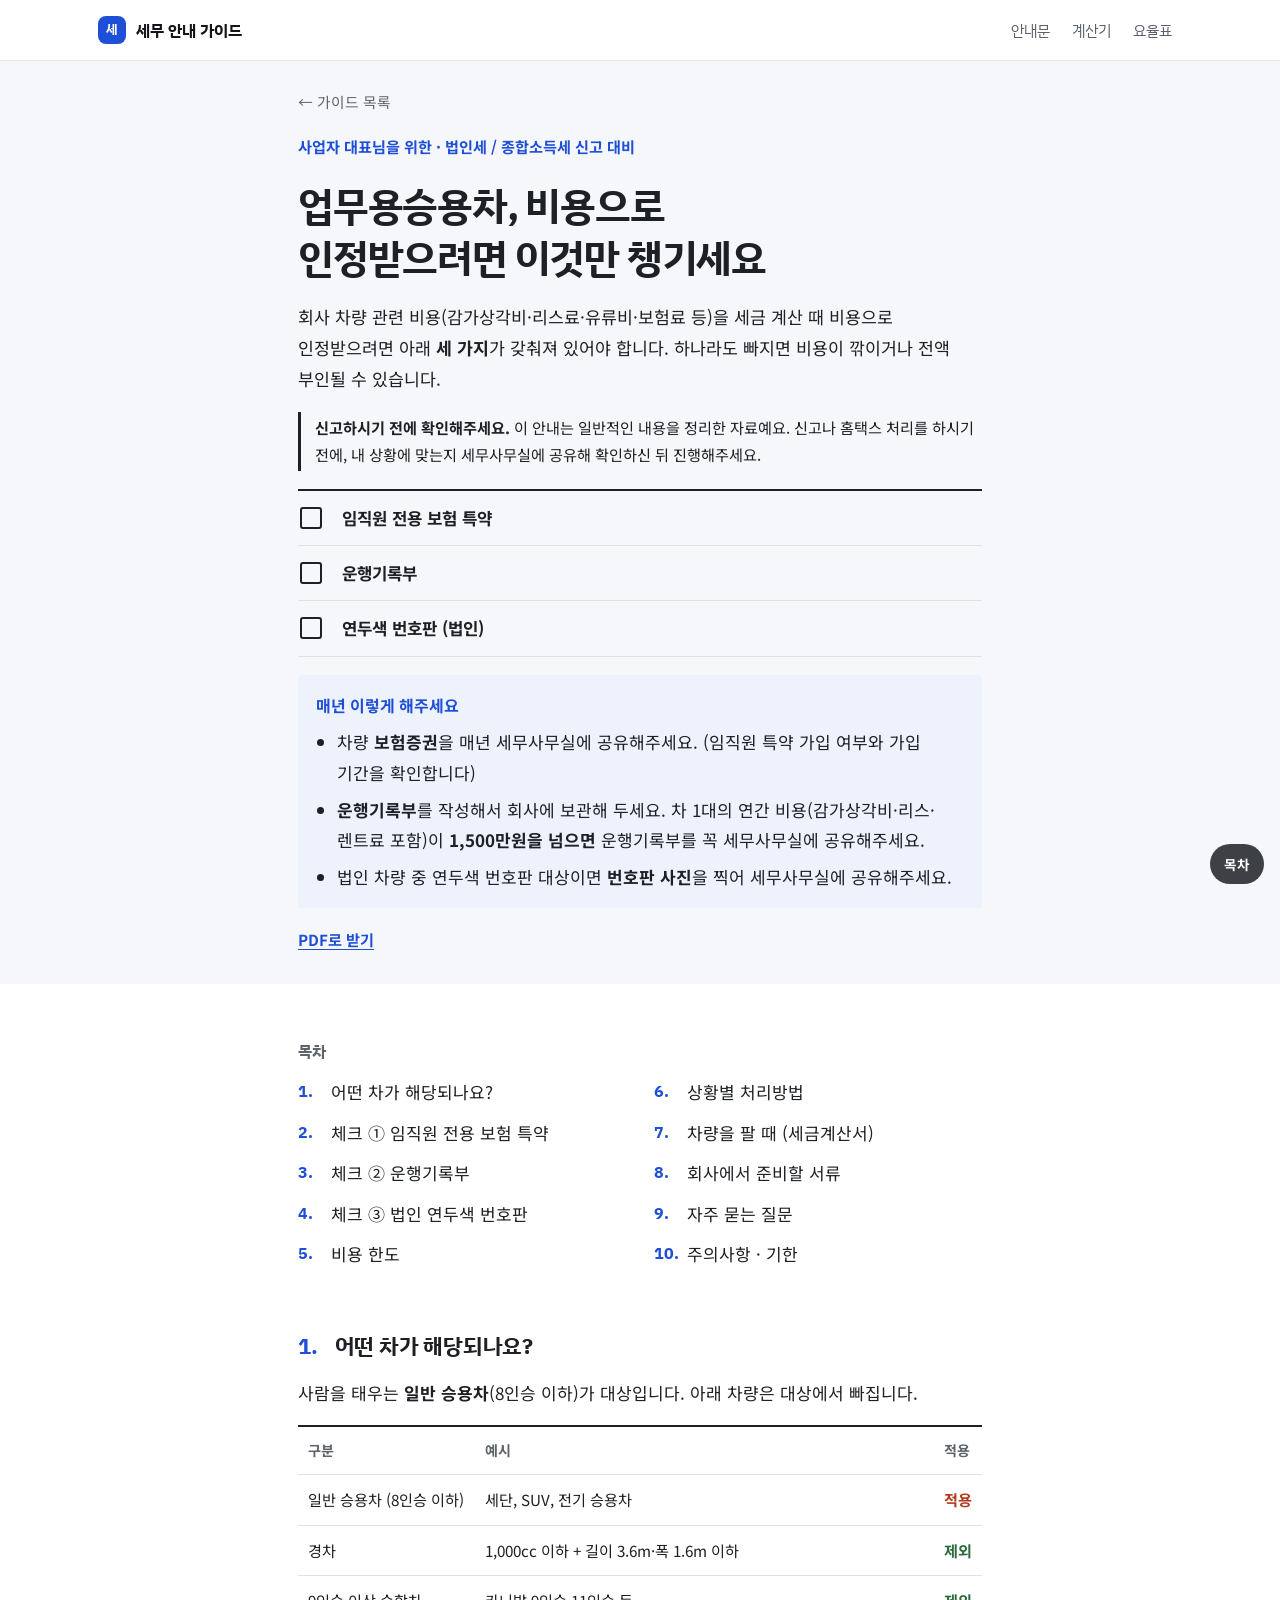
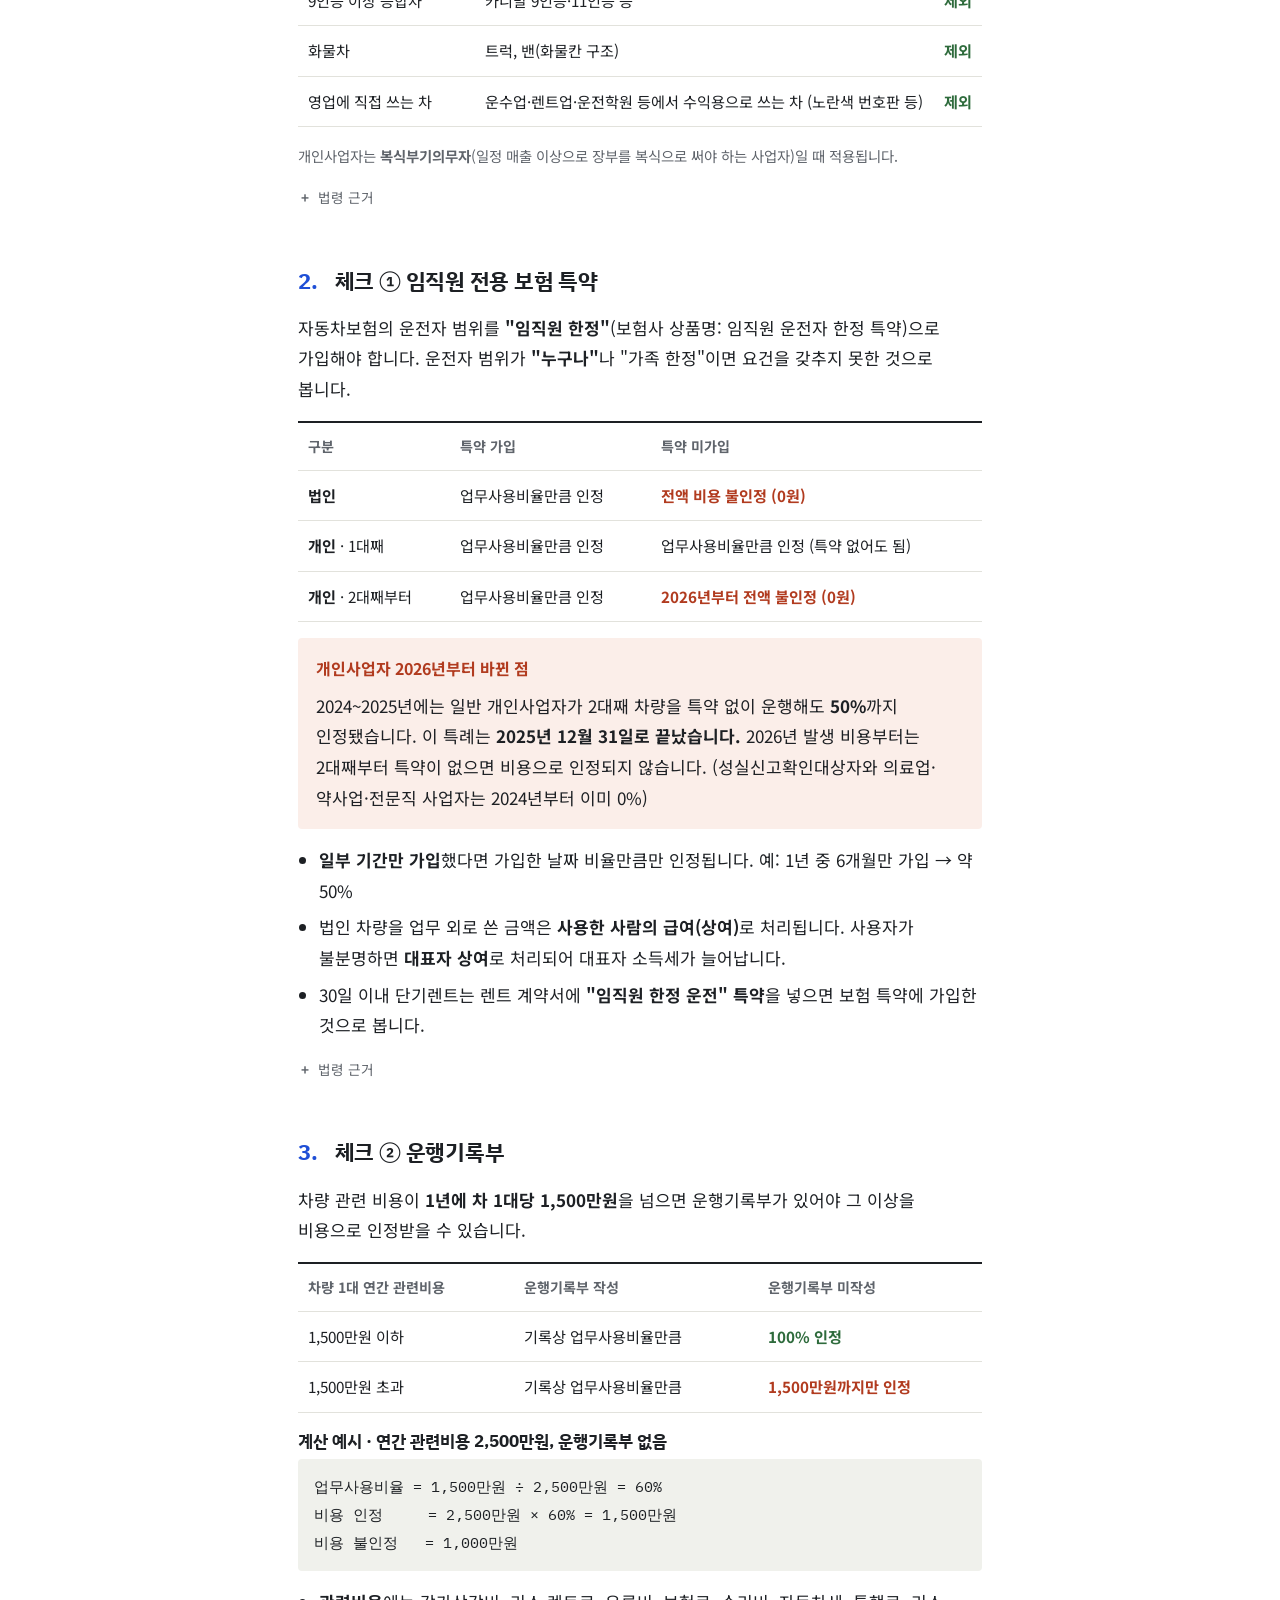
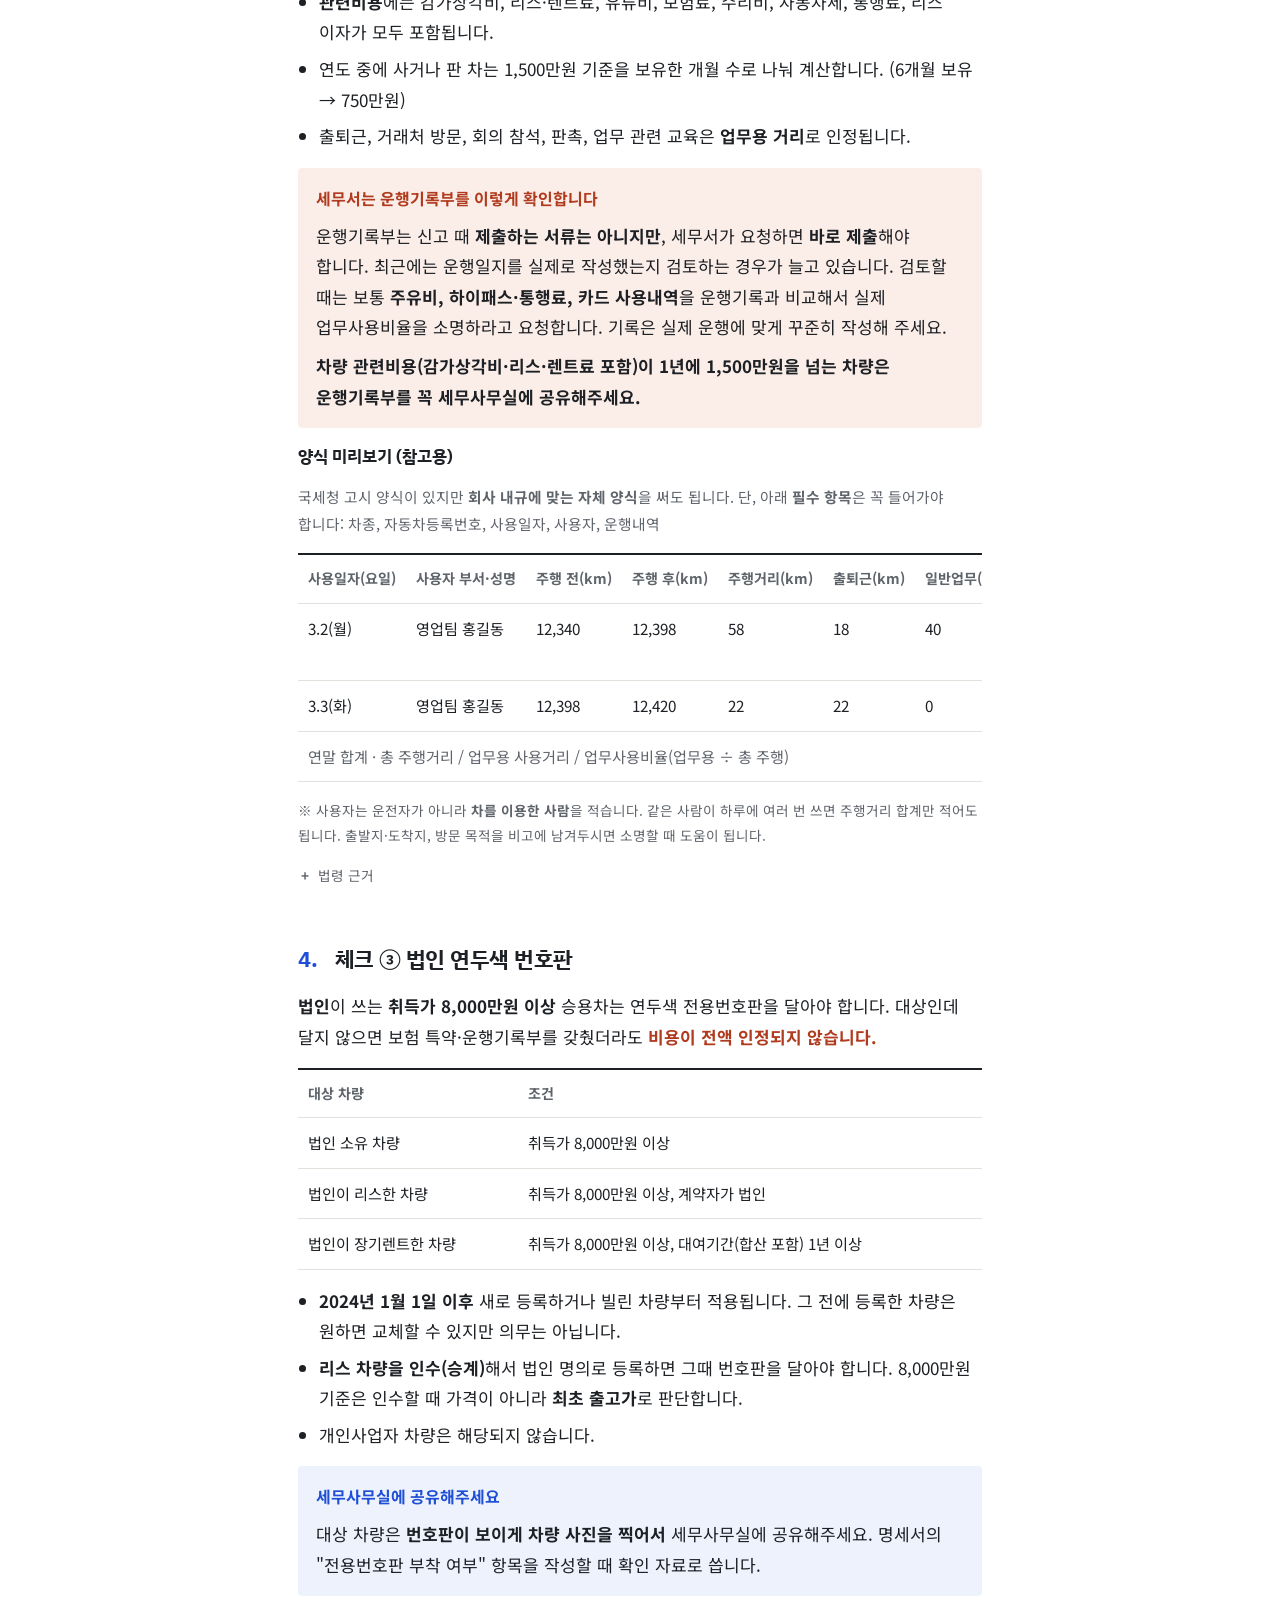
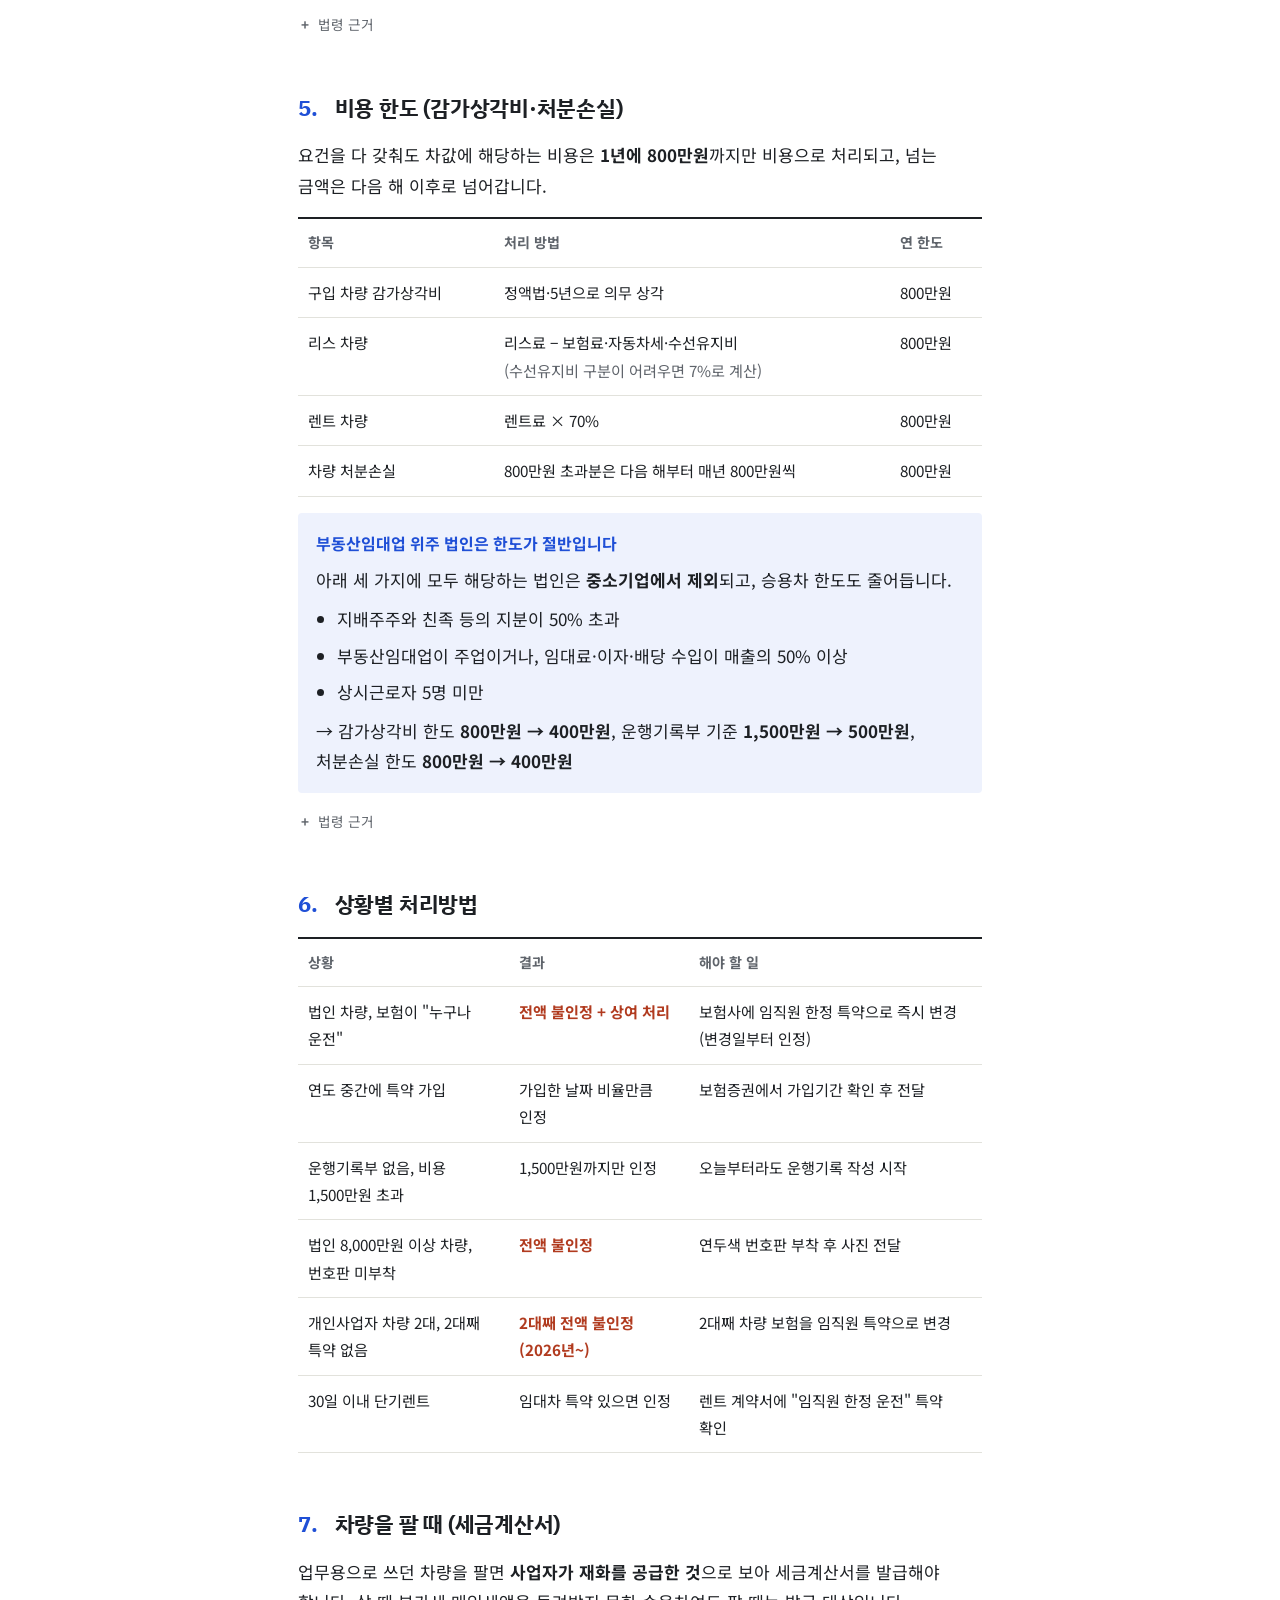
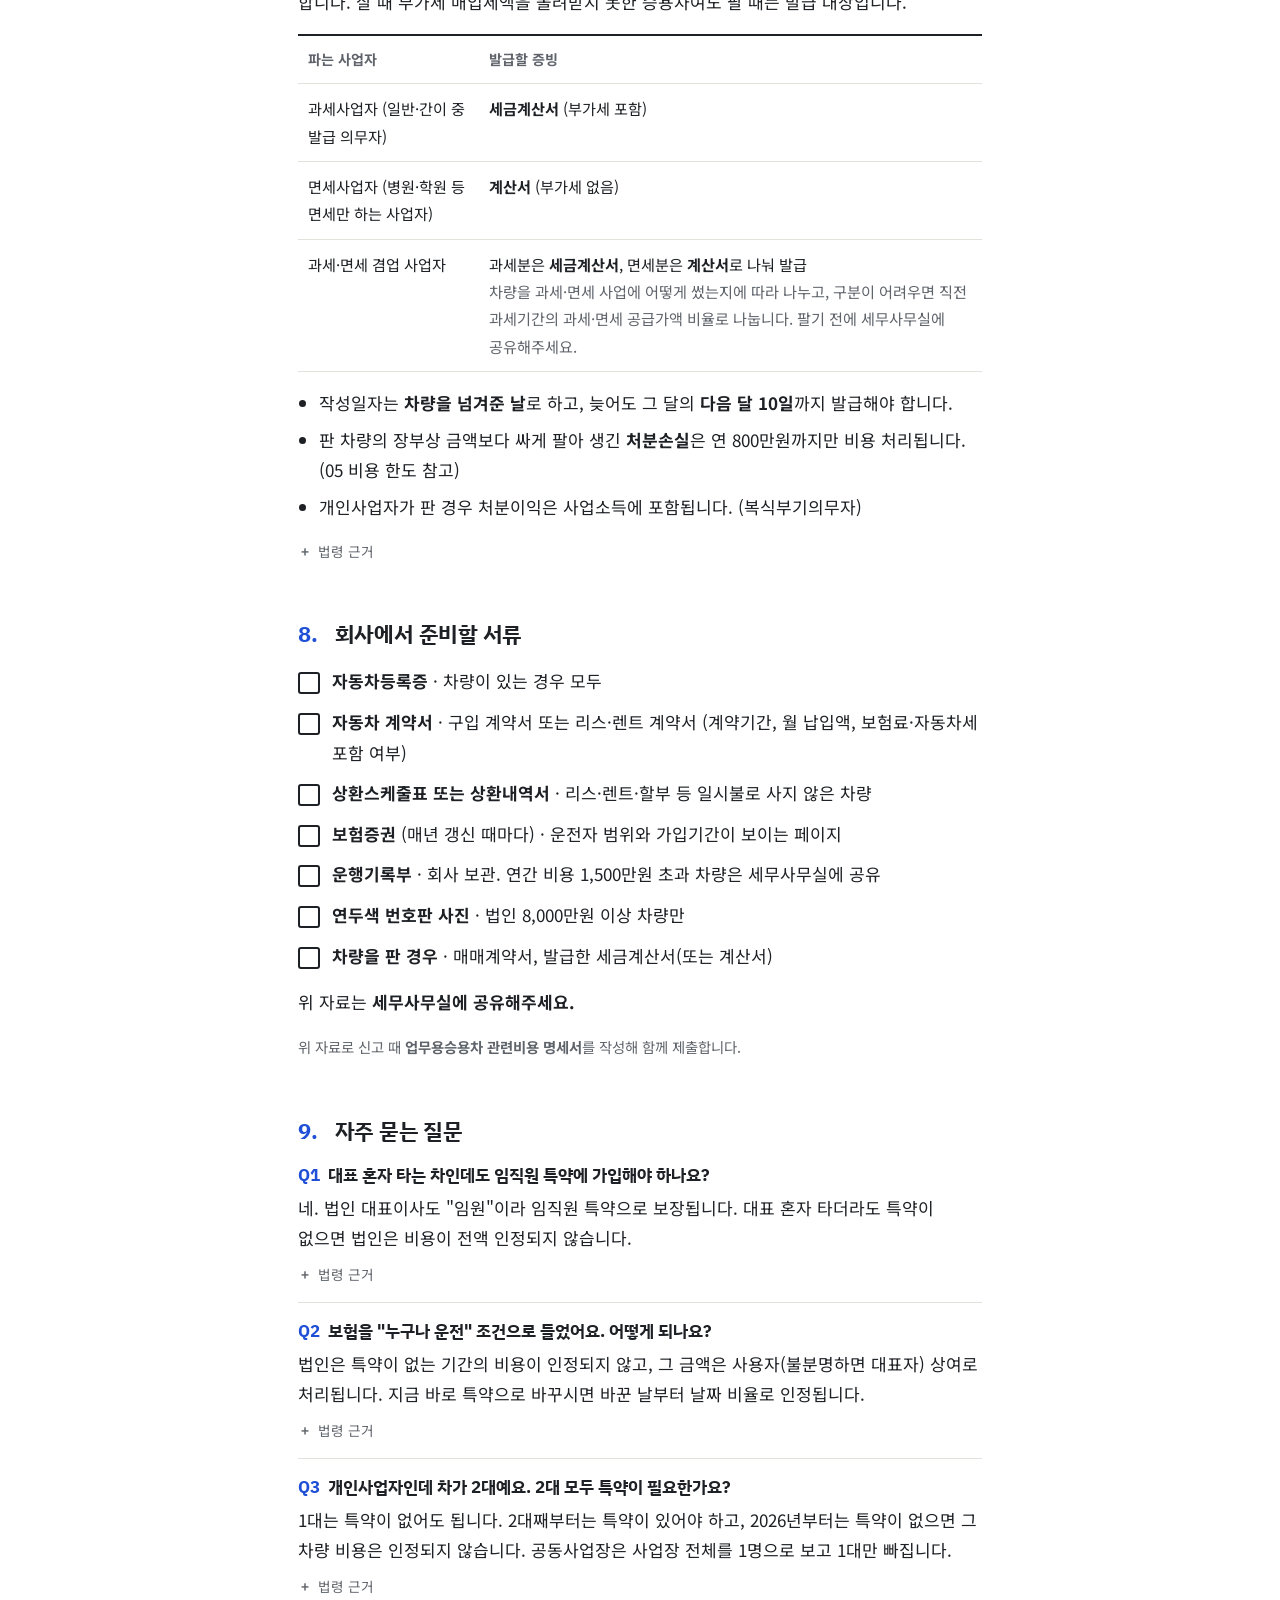
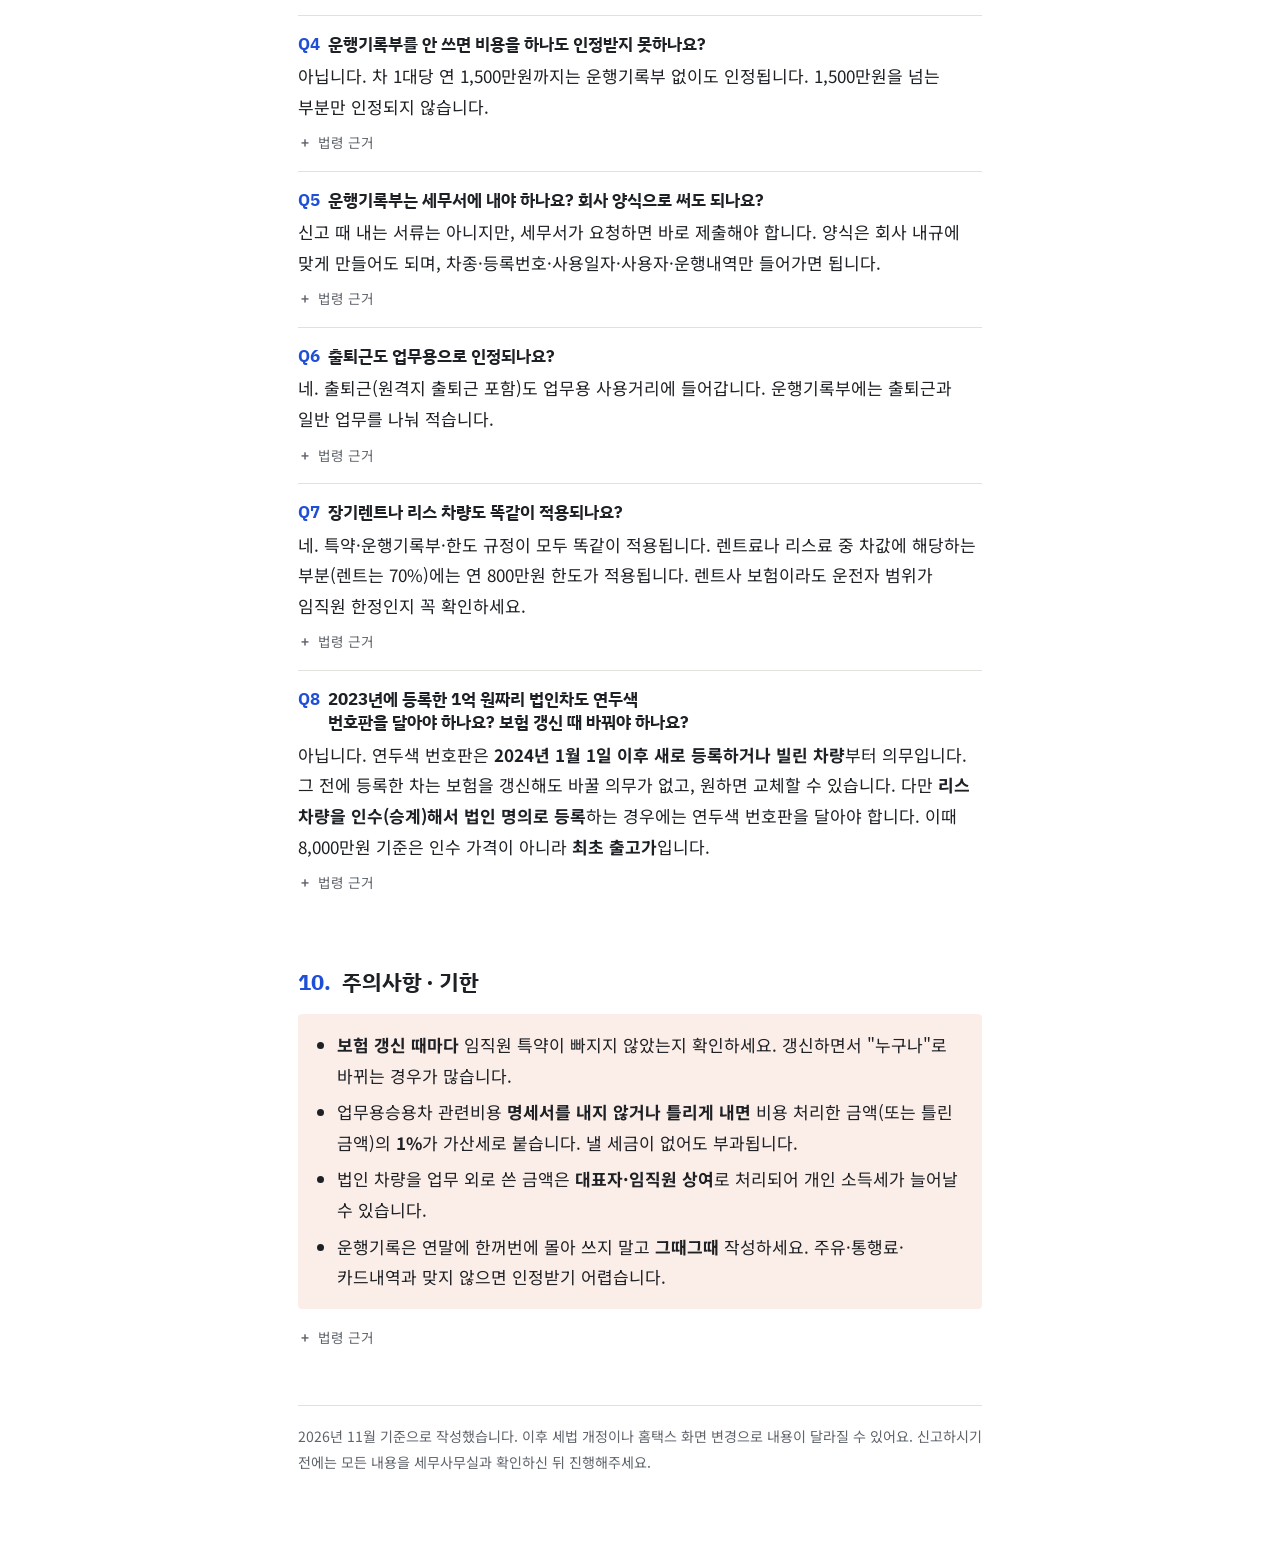
==== commit caf8679b: "첫 화면 새 디자인(검색·카드·계산기 분류), 공통 머리줄·색(assets/site.css) 추가, 디자인 지침 갱신 Co-Authored-By: Claude Opus 5.5 <n" ====
--- a/guides/business-car/index.html
+++ b/guides/business-car/index.html
@@ -140,8 +140,11 @@
   .tw{overflow:visible} table{min-width:0}
 }
 </style>
+<link rel="stylesheet" href="../../assets/site.css">
 </head>
-<body>
+<body class="g-page g-car">
+<div class="site-bar"><div class="in"><a class="brand" href="../../"><span class="mark">세</span>세무 안내 가이드</a><nav aria-label="분류"><a href="../../#guides">안내문</a><a href="../../#tools">계산기</a><a href="../../tools/salary-calculator/#rates">요율표</a></nav></div></div>
+
 <div class="wrap">
 
 <header class="hero">
--- a/assets/site.css
+++ b/assets/site.css
@@ -0,0 +1,43 @@
+/* 세무 안내 가이드 공통 (2026.11 2차 개편) – 모든 페이지 맨 위 머리줄 + 가이드·계산기 공통 색 */
+:root{
+  --site-bg:#ffffff; --site-ink:#111418; --site-muted:#59606B; --site-line:#E6E8EC; --site-band:#F5F7FB;
+  --site-accent:#1F4FD6; --site-accent-soft:#EEF2FD;
+}
+@media (prefers-color-scheme: dark){:root:not([data-theme="light"]){
+  --site-bg:#14171c; --site-ink:#e8eaee; --site-muted:#a3a9b3; --site-line:#2b3038; --site-band:#1a1f27;
+  --site-accent:#9DB4FF; --site-accent-soft:#1d2740;}}
+:root[data-theme="dark"]{
+  --site-bg:#14171c; --site-ink:#e8eaee; --site-muted:#a3a9b3; --site-line:#2b3038; --site-band:#1a1f27;
+  --site-accent:#9DB4FF; --site-accent-soft:#1d2740;}
+
+/* 머리줄 */
+.site-bar{background:var(--site-bg);border-bottom:1px solid var(--site-line);box-sizing:border-box;font-family:"IBM Plex Sans KR","Noto Sans KR","Malgun Gothic",sans-serif}
+.site-bar .in{max-width:1120px;margin:0 auto;height:60px;display:flex;align-items:center;gap:14px;
+  padding-left:max(18px,env(safe-area-inset-left,0px));padding-right:max(18px,env(safe-area-inset-right,0px))}
+.site-bar .brand{display:flex;align-items:center;gap:10px;color:var(--site-ink);text-decoration:none;font-weight:700;font-size:16px}
+.site-bar .mark{width:28px;height:28px;border-radius:8px;background:var(--site-accent);color:#fff;display:flex;align-items:center;justify-content:center;font-weight:700;font-size:13px}
+:root[data-theme="dark"] .site-bar .mark{color:#14171c}
+@media (prefers-color-scheme: dark){:root:not([data-theme="light"]) .site-bar .mark{color:#14171c}}
+.site-bar nav{margin-left:auto;display:flex;gap:2px}
+.site-bar nav a{padding:8px 10px;border-radius:8px;color:var(--site-muted);text-decoration:none;font-size:15px}
+.site-bar nav a:hover{color:var(--site-accent);background:var(--site-accent-soft)}
+@media print{.site-bar{display:none}}
+
+/* 가이드·계산기 공통 색: 흰 바탕 + 파랑 강조 */
+body.g-page{--bg:var(--site-bg);--paper:var(--site-bg)}
+body.g-car,body.g-calc{--accent:var(--site-accent);--accent-soft:var(--site-accent-soft)}
+body.g-page .eyebrow{color:var(--site-accent);font-weight:700;letter-spacing:0}
+
+/* 제목 영역: 화면 끝까지 연한 띠 */
+body.g-page .hero,body.g-inv .wrap>header{background:var(--site-band);box-shadow:0 0 0 100vmax var(--site-band);clip-path:inset(0 -100vmax);padding-block:28px 30px}
+body.g-page h1{font-size:clamp(1.75rem,4.6vw,2.5rem);letter-spacing:-.03em;line-height:1.3}
+@media print{body.g-page .hero,body.g-inv .wrap>header{background:none;box-shadow:none;clip-path:none;padding-block:0}}
+
+/* 섹션 번호: 굵은 파랑 */
+body.g-car .no,body.g-inv h2 .no{color:var(--site-accent);font-family:"IBM Plex Sans KR","Noto Sans KR",sans-serif;font-weight:700}
+body.g-inv h2 .no{font-size:1em;margin-right:4px}
+
+/* 머리줄은 화면 끝까지, 제목 띠와 붙이기 */
+body.g-page .site-bar{width:100vw;margin-left:calc(50% - 50vw)}
+body.g-car .wrap,body.g-inv .wrap,body.g-calc .page{padding-top:0}
+body.g-calc .hero{padding-top:28px}
